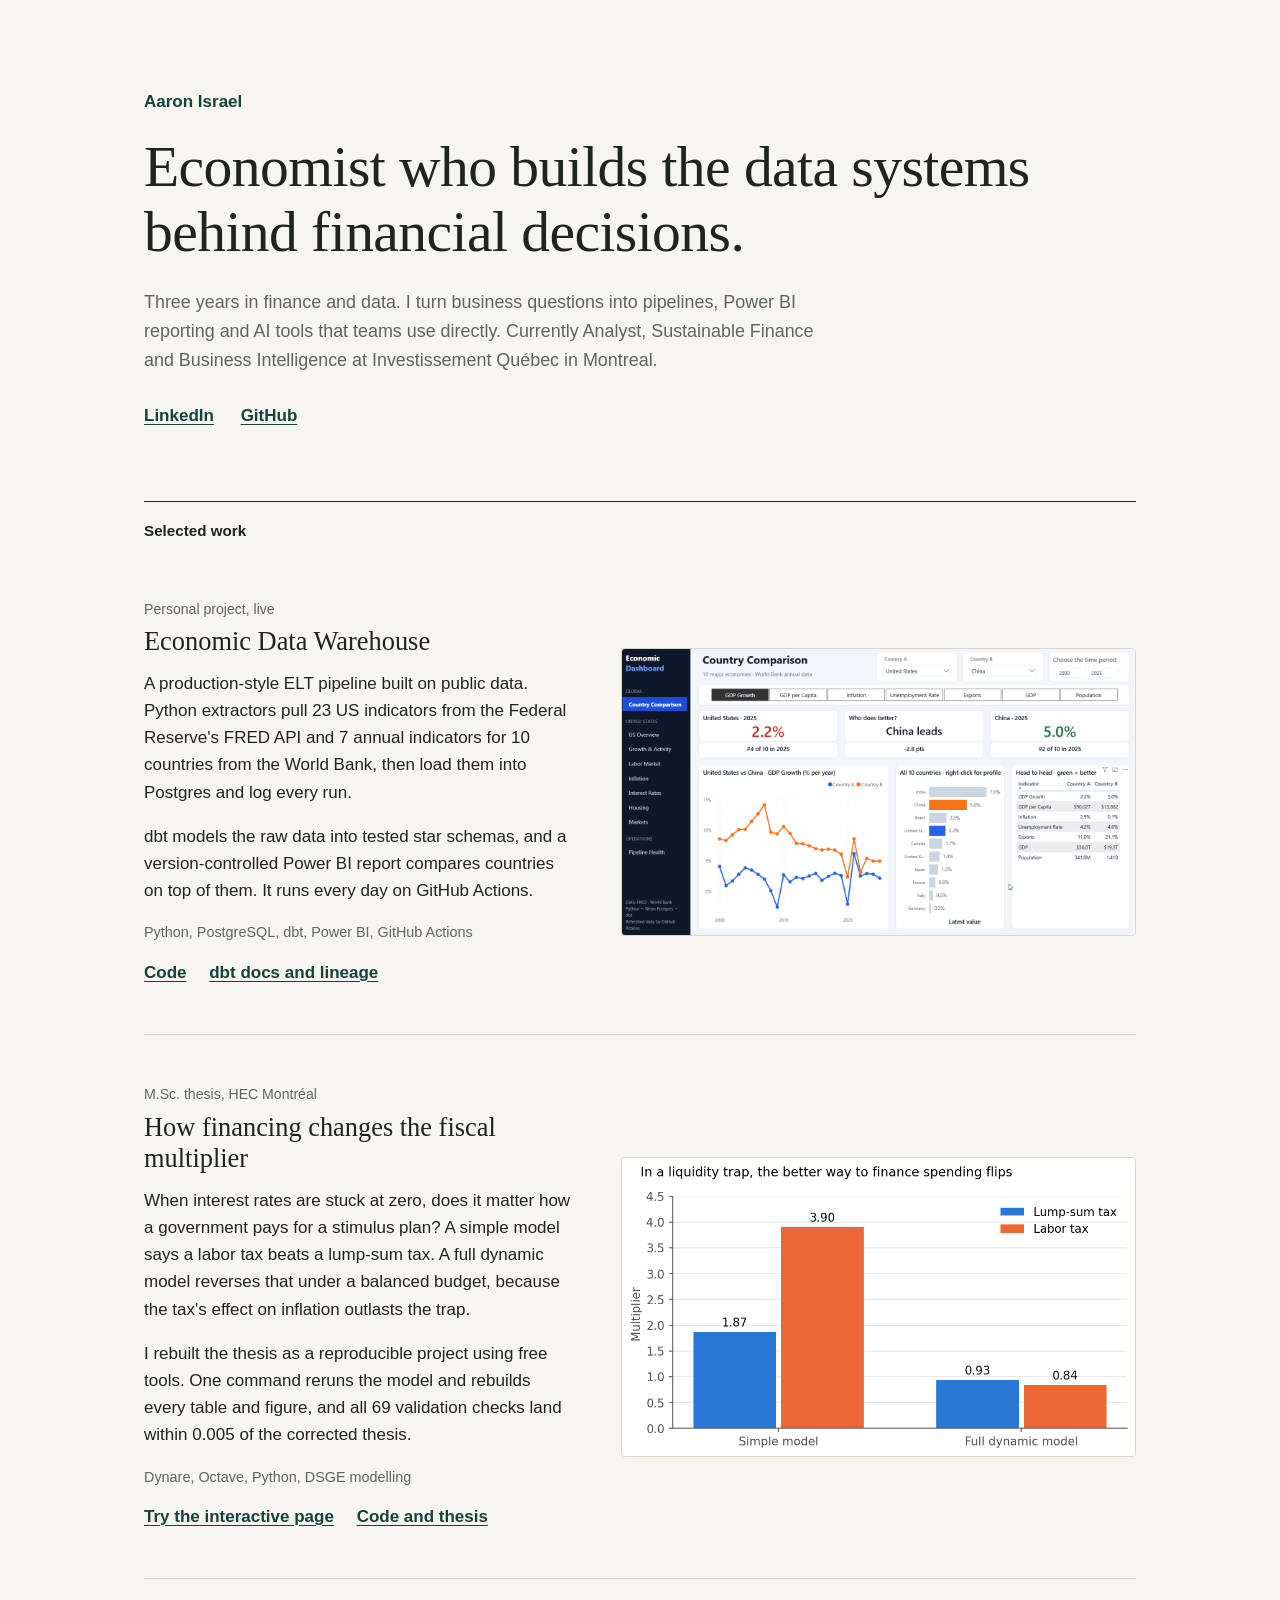
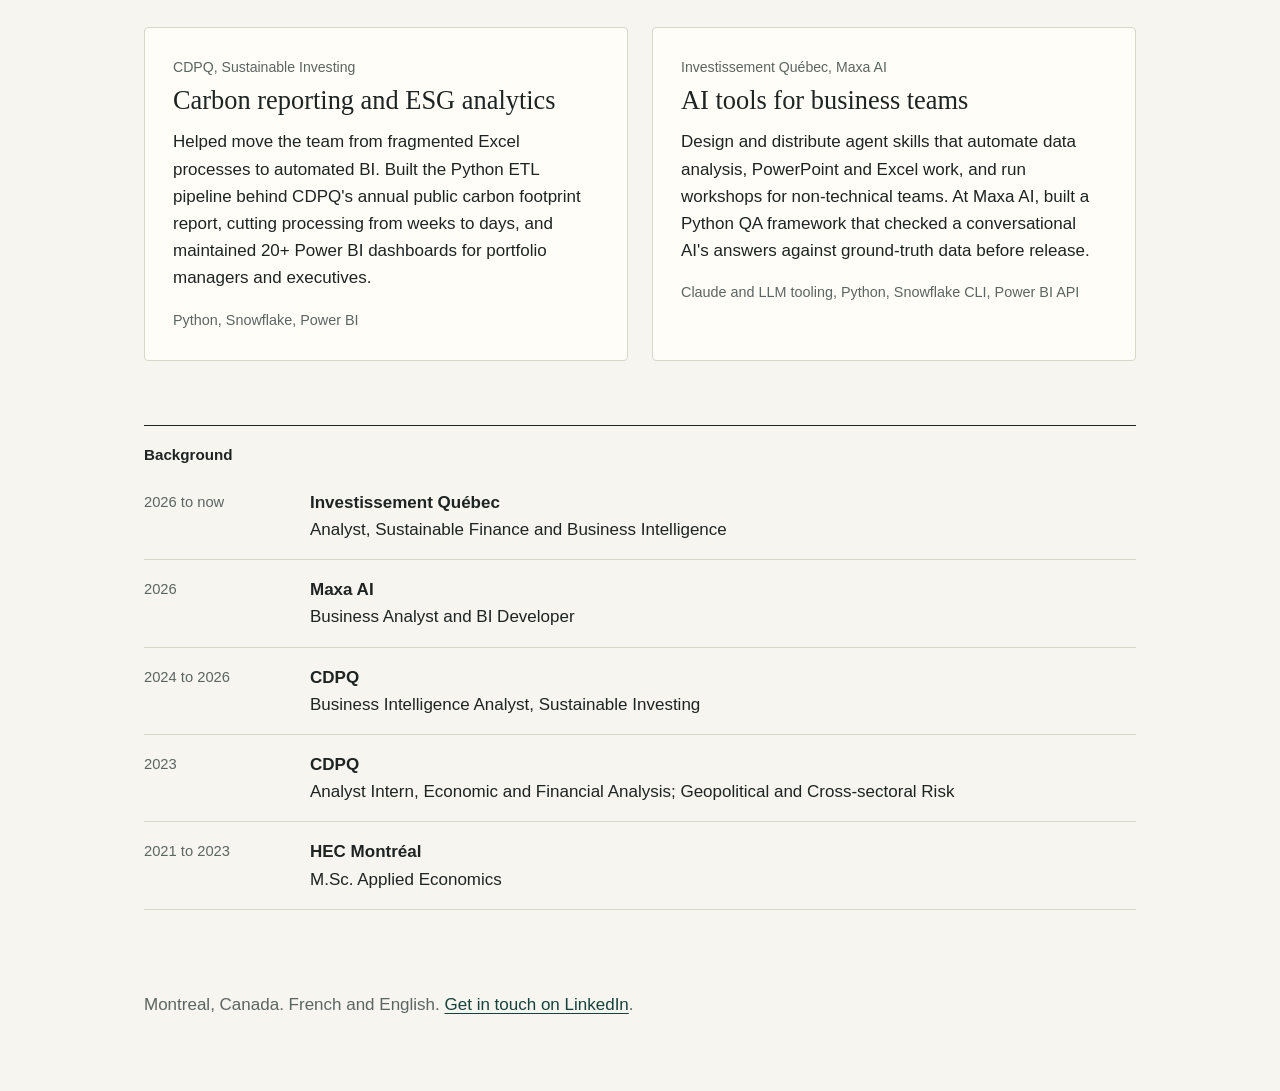
==== index.html @ 147710df "Add portfolio site Co-Authored-By: Claude Opus 5.5 <noreply@anthropic.com>" ====
<!DOCTYPE html>
<html lang="en">
<head>
<meta charset="utf-8">
<meta name="viewport" content="width=device-width, initial-scale=1">
<title>Aaron Israel | Sustainable finance, BI and data</title>
<meta name="description" content="Economist working in sustainable finance and business intelligence in Montreal. Data pipelines, Power BI reporting and AI tools.">
<link rel="icon" href="favicon.svg" type="image/svg+xml">
<link rel="stylesheet" href="style.css">
</head>
<body>
<header class="hero wrap">
  <p class="eyebrow">Aaron Israel</p>
  <h1>Economist who builds the data systems behind financial decisions.</h1>
  <p class="lede">Three years in finance and data. I turn business questions into pipelines, Power BI reporting and AI tools that teams use directly. Currently Analyst, Sustainable Finance and Business Intelligence at Investissement Québec in Montreal.</p>
  <nav class="links" aria-label="Contact">
    <a href="https://www.linkedin.com/in/aaron-israel-89758313b">LinkedIn</a>
    <a href="https://github.com/Aaron-analogical">GitHub</a>
  </nav>
</header>

<main>
  <section class="wrap" aria-labelledby="work">
    <h2 id="work">Selected work</h2>

    <article class="project">
      <div class="project-text">
        <p class="kind">Personal project, live</p>
        <h3>Economic Data Warehouse</h3>
        <p>A production-style ELT pipeline built on public data. Python extractors pull 23 US indicators from the Federal Reserve's FRED API and 7 annual indicators for 10 countries from the World Bank, then load them into Postgres and log every run.</p>
        <p>dbt models the raw data into tested star schemas, and a version-controlled Power BI report compares countries on top of them. It runs every day on GitHub Actions.</p>
        <p class="stack">Python, PostgreSQL, dbt, Power BI, GitHub Actions</p>
        <p class="actions"><a href="https://github.com/Aaron-analogical/economic-dashboard">Code</a> <a href="https://aaron-analogical.github.io/economic-dashboard/">dbt docs and lineage</a></p>
      </div>
      <figure>
        <img src="img/dashboard-demo.gif" alt="Power BI country comparison report: choosing two countries and an indicator updates the cards, trend and ranking." loading="lazy" width="1428" height="796">
      </figure>
    </article>

    <article class="project">
      <div class="project-text">
        <p class="kind">M.Sc. thesis, HEC Montréal</p>
        <h3>How financing changes the fiscal multiplier</h3>
        <p>When interest rates are stuck at zero, does it matter how a government pays for a stimulus plan? A simple model says a labor tax beats a lump-sum tax. A full dynamic model reverses that under a balanced budget, because the tax's effect on inflation outlasts the trap.</p>
        <p>I rebuilt the thesis as a reproducible project using free tools. One command reruns the model and rebuilds every table and figure, and all 69 validation checks land within 0.005 of the corrected thesis.</p>
        <p class="stack">Dynare, Octave, Python, DSGE modelling</p>
        <p class="actions"><a href="https://aaron-analogical.github.io/fiscal-multiplier-liquidity-trap/">Try the interactive page</a> <a href="https://github.com/Aaron-analogical/fiscal-multiplier-liquidity-trap">Code and thesis</a></p>
      </div>
      <figure>
        <img src="img/multiplier-headline.png" alt="Chart comparing lump-sum and labor tax multipliers in a liquidity trap: the better option flips between the simple and the full model." loading="lazy">
      </figure>
    </article>

    <div class="pair">
      <article class="note">
        <p class="kind">CDPQ, Sustainable Investing</p>
        <h3>Carbon reporting and ESG analytics</h3>
        <p>Helped move the team from fragmented Excel processes to automated BI. Built the Python ETL pipeline behind CDPQ's annual public carbon footprint report, cutting processing from weeks to days, and maintained 20+ Power BI dashboards for portfolio managers and executives.</p>
        <p class="stack">Python, Snowflake, Power BI</p>
      </article>
      <article class="note">
        <p class="kind">Investissement Québec, Maxa AI</p>
        <h3>AI tools for business teams</h3>
        <p>Design and distribute agent skills that automate data analysis, PowerPoint and Excel work, and run workshops for non-technical teams. At Maxa AI, built a Python QA framework that checked a conversational AI's answers against ground-truth data before release.</p>
        <p class="stack">Claude and LLM tooling, Python, Snowflake CLI, Power BI API</p>
      </article>
    </div>
  </section>

  <section class="wrap" aria-labelledby="path">
    <h2 id="path">Background</h2>
    <ol class="timeline">
      <li><span>2026 to now</span><div><strong>Investissement Québec</strong><br>Analyst, Sustainable Finance and Business Intelligence</div></li>
      <li><span>2026</span><div><strong>Maxa AI</strong><br>Business Analyst and BI Developer</div></li>
      <li><span>2024 to 2026</span><div><strong>CDPQ</strong><br>Business Intelligence Analyst, Sustainable Investing</div></li>
      <li><span>2023</span><div><strong>CDPQ</strong><br>Analyst Intern, Economic and Financial Analysis; Geopolitical and Cross-sectoral Risk</div></li>
      <li><span>2021 to 2023</span><div><strong>HEC Montréal</strong><br>M.Sc. Applied Economics</div></li>
    </ol>
  </section>
</main>

<footer class="wrap">
  <p>Montreal, Canada. French and English. <a href="https://www.linkedin.com/in/aaron-israel-89758313b">Get in touch on LinkedIn</a>.</p>
</footer>
</body>
</html>
---- style.css ----
:root {
  --paper: #f7f5ef;
  --ink: #1d2422;
  --muted: #5b6562;
  --line: #d9d5c9;
  --accent: #16423c;
  --card: #fffdf8;
  --serif: Georgia, "Times New Roman", serif;
  --sans: "Segoe UI", -apple-system, BlinkMacSystemFont, Roboto, "Helvetica Neue", Arial, sans-serif;
}

* { box-sizing: border-box; }

html { -webkit-text-size-adjust: 100%; }

body {
  margin: 0;
  background: var(--paper);
  color: var(--ink);
  font: 17px/1.6 var(--sans);
}

.wrap {
  max-width: 1040px;
  margin: 0 auto;
  padding: 0 24px;
}

a {
  color: var(--accent);
  text-underline-offset: 3px;
}

a:hover { text-decoration-thickness: 2px; }

a:focus-visible {
  outline: 2px solid var(--accent);
  outline-offset: 3px;
}

/* Hero */
.hero { padding-top: 88px; padding-bottom: 72px; }

.eyebrow {
  margin: 0 0 20px;
  font-weight: 600;
  color: var(--accent);
}

h1 {
  max-width: 17em;
  margin: 0 0 24px;
  font: 400 clamp(2.2rem, 5.4vw, 3.6rem)/1.12 var(--serif);
  letter-spacing: -0.01em;
}

.lede {
  max-width: 38em;
  margin: 0 0 28px;
  font-size: 1.12rem;
  color: var(--muted);
}

.links a { margin-right: 22px; font-weight: 600; }

/* Sections */
section.wrap { padding-bottom: 64px; }

h2 {
  margin: 0 0 8px;
  padding-top: 18px;
  border-top: 1px solid var(--ink);
  font: 600 0.95rem/1.4 var(--sans);
}

h3 {
  margin: 0 0 12px;
  font: 400 1.65rem/1.2 var(--serif);
}

.kind {
  margin: 0 0 6px;
  font-size: 0.88rem;
  color: var(--muted);
}

.stack {
  font-size: 0.9rem;
  color: var(--muted);
}

.actions a { margin-right: 18px; font-weight: 600; white-space: nowrap; }

/* Projects */
.project {
  display: grid;
  grid-template-columns: 5fr 6fr;
  gap: 48px;
  align-items: center;
  padding: 48px 0;
  border-bottom: 1px solid var(--line);
}

.project p { margin-top: 0; }

.project .actions { margin-bottom: 0; }

figure { margin: 0; }

figure img {
  display: block;
  width: 100%;
  height: auto;
  border: 1px solid var(--line);
  border-radius: 4px;
  background: #fff;
}

/* Experience notes */
.pair {
  display: grid;
  grid-template-columns: 1fr 1fr;
  gap: 24px;
  padding-top: 48px;
}

.note {
  padding: 28px;
  background: var(--card);
  border: 1px solid var(--line);
  border-radius: 4px;
}

.note p { margin-top: 0; }

.note .stack { margin-bottom: 0; }

/* Timeline */
.timeline {
  margin: 0;
  padding: 0;
  list-style: none;
}

.timeline li {
  display: grid;
  grid-template-columns: 150px 1fr;
  gap: 16px;
  padding: 16px 0;
  border-bottom: 1px solid var(--line);
}

.timeline span { color: var(--muted); font-size: 0.92rem; padding-top: 2px; }

footer.wrap {
  padding-bottom: 56px;
  color: var(--muted);
}

@media (max-width: 800px) {
  .hero { padding-top: 56px; padding-bottom: 48px; }
  .project { grid-template-columns: 1fr; gap: 24px; padding: 36px 0; }
  .project figure { order: -1; }
  .pair { grid-template-columns: 1fr; padding-top: 36px; }
  .timeline li { grid-template-columns: 1fr; gap: 2px; }
}
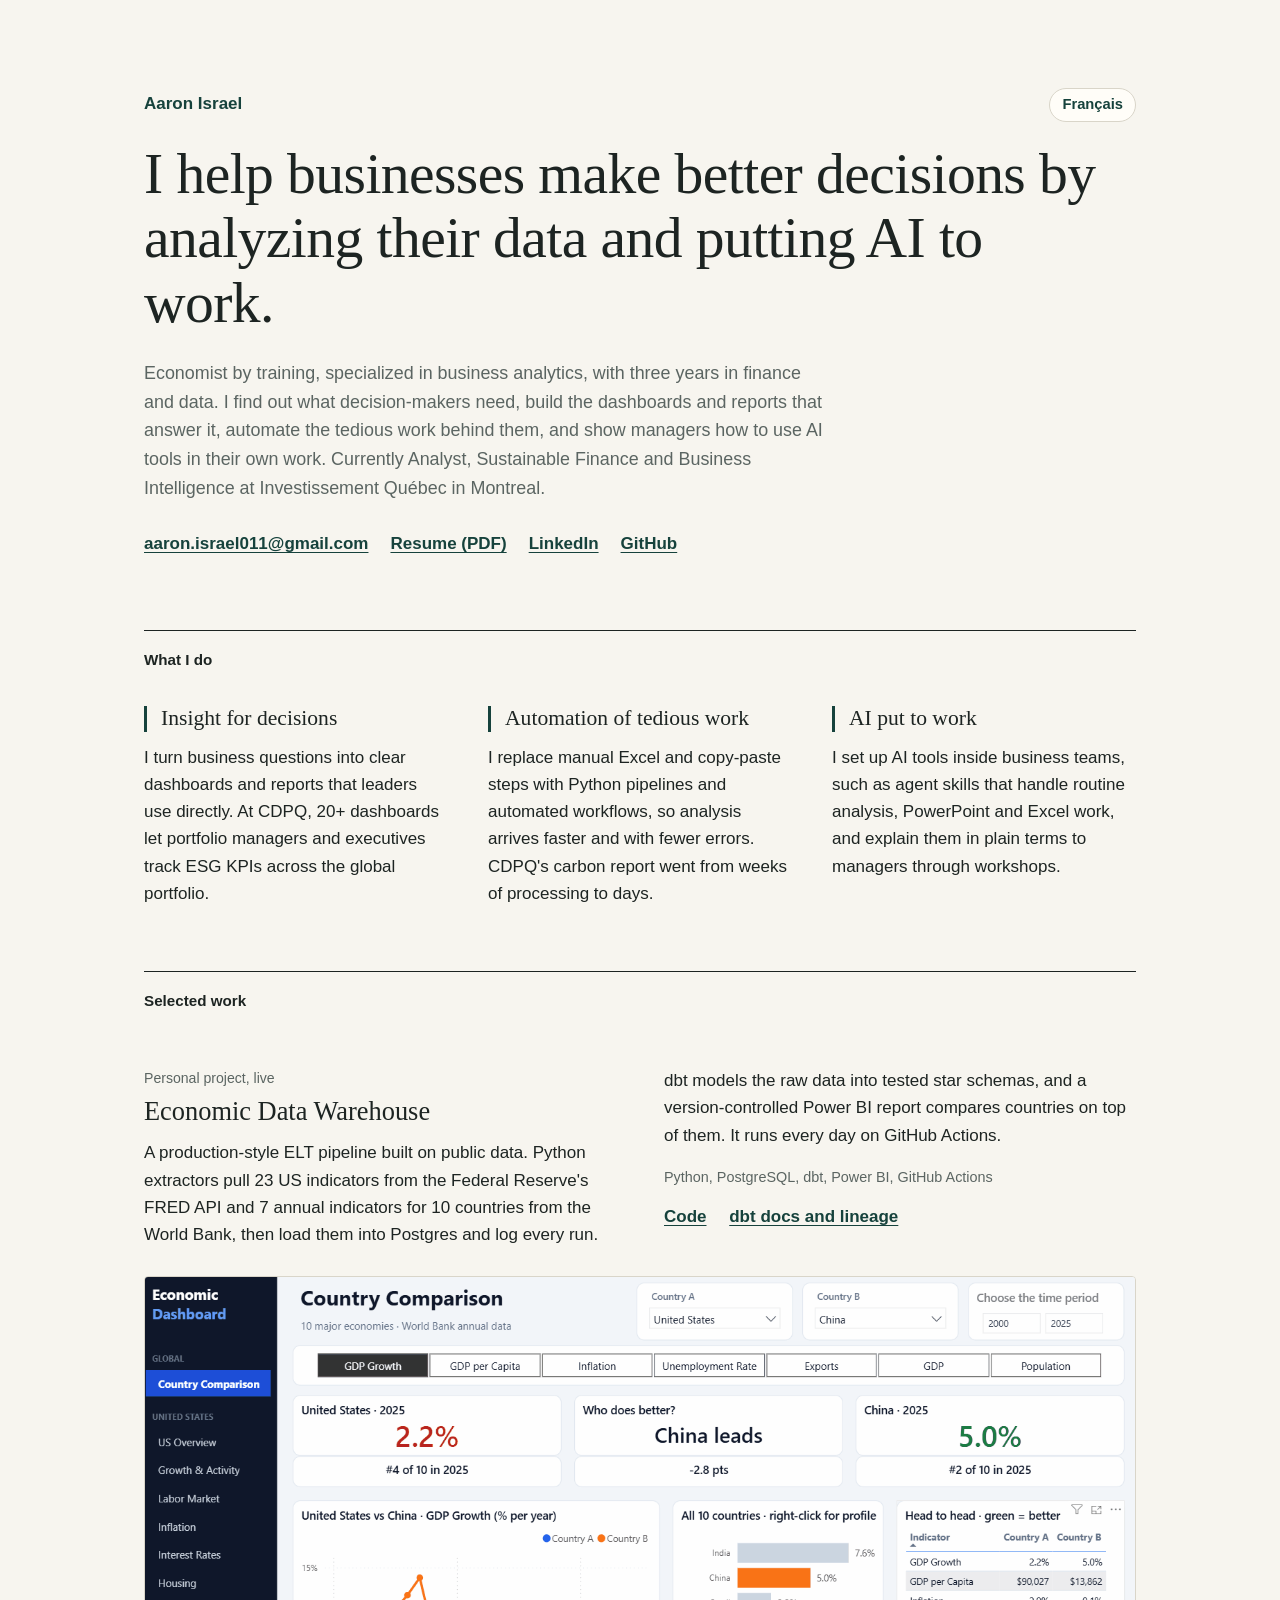
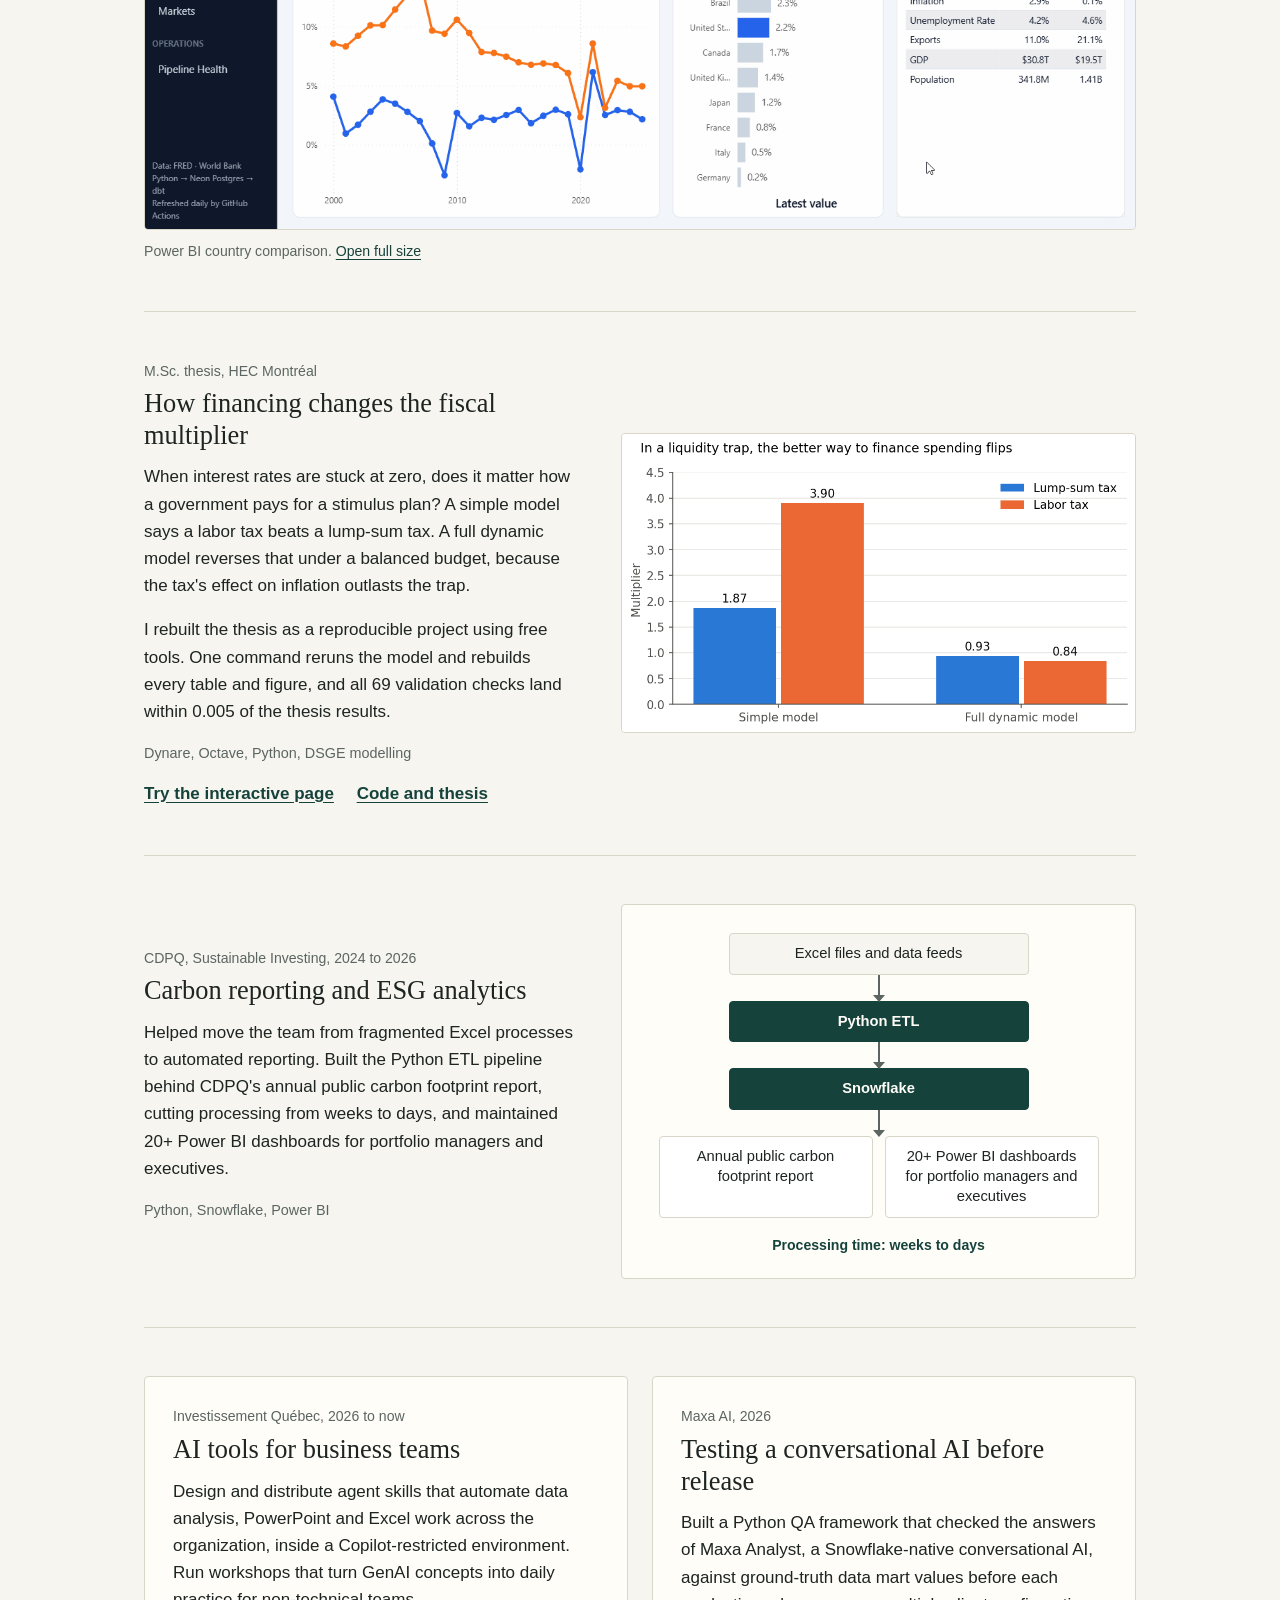
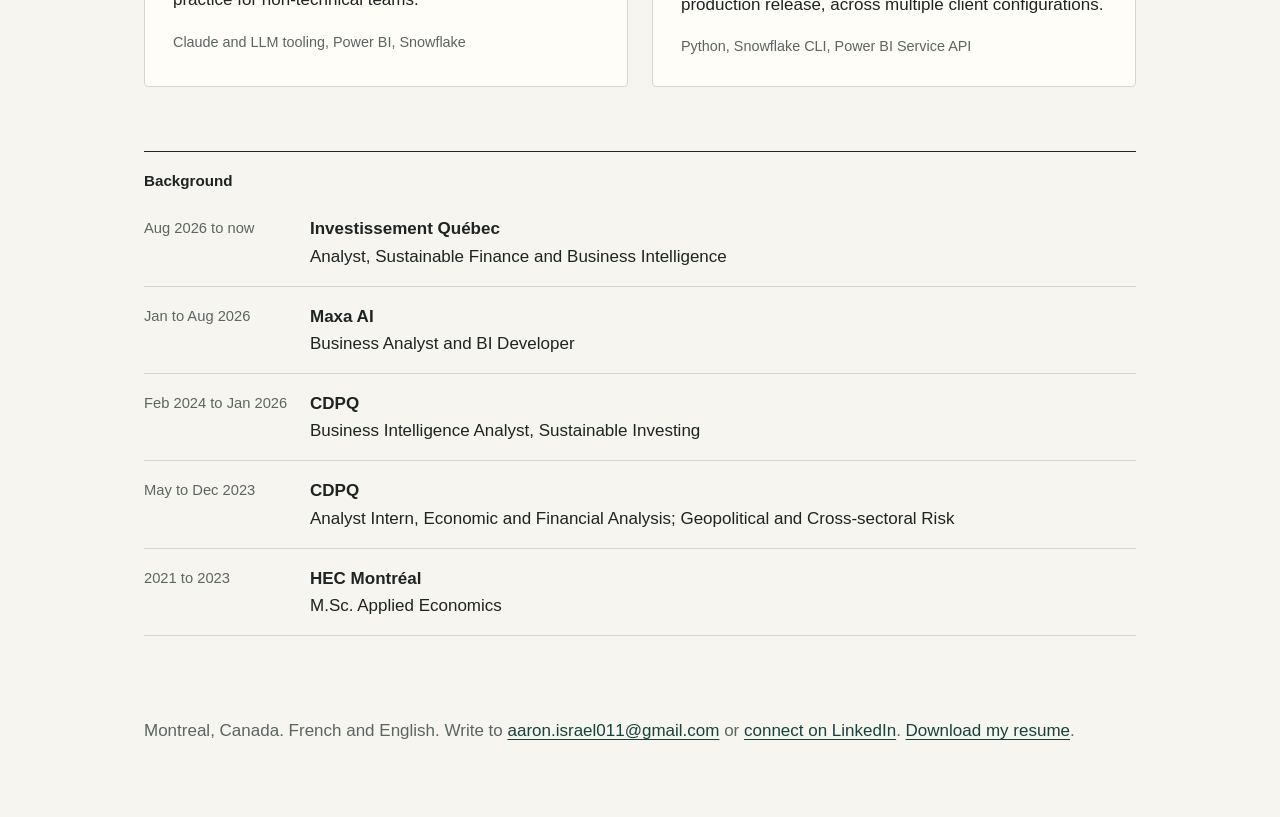
==== commit b69c8739: "Reposition site and apply portfolio feedback - New headline: better business decisions through data " ====
--- a/index.html
+++ b/index.html
@@ -3,37 +3,79 @@
 <head>
 <meta charset="utf-8">
 <meta name="viewport" content="width=device-width, initial-scale=1">
-<title>Aaron Israel | Sustainable finance, BI and data</title>
-<meta name="description" content="Economist working in sustainable finance and business intelligence in Montreal. Data pipelines, Power BI reporting and AI tools.">
+<title>Aaron Israel | Business intelligence, data and AI</title>
+<meta name="description" content="I help businesses make better decisions by analyzing their data and putting AI to work. Business analytics specialist and economist in Montreal.">
+<link rel="canonical" href="https://aaron-analogical.github.io/">
+<link rel="alternate" hreflang="en" href="https://aaron-analogical.github.io/">
+<link rel="alternate" hreflang="fr" href="https://aaron-analogical.github.io/fr/">
 <link rel="icon" href="favicon.svg" type="image/svg+xml">
+<link rel="apple-touch-icon" href="img/apple-touch-icon.png">
+<meta property="og:type" content="website">
+<meta property="og:url" content="https://aaron-analogical.github.io/">
+<meta property="og:title" content="Aaron Israel | Business intelligence, data and AI">
+<meta property="og:description" content="I help businesses make better decisions by analyzing their data and putting AI to work. Business analytics, automation and practical AI, in Montreal.">
+<meta property="og:image" content="https://aaron-analogical.github.io/img/og-image.png">
+<meta property="og:image:width" content="1200">
+<meta property="og:image:height" content="630">
+<meta property="og:locale" content="en_CA">
+<meta property="og:locale:alternate" content="fr_CA">
+<meta name="twitter:card" content="summary_large_image">
 <link rel="stylesheet" href="style.css">
 </head>
 <body>
 <header class="hero wrap">
-  <p class="eyebrow">Aaron Israel</p>
-  <h1>Economist who builds the data systems behind financial decisions.</h1>
-  <p class="lede">Three years in finance and data. I turn business questions into pipelines, Power BI reporting and AI tools that teams use directly. Currently Analyst, Sustainable Finance and Business Intelligence at Investissement Québec in Montreal.</p>
+  <div class="topline">
+    <p class="eyebrow">Aaron Israel</p>
+    <a class="lang" href="fr/" hreflang="fr" lang="fr">Français</a>
+  </div>
+  <h1>I help businesses make better decisions by analyzing their data and putting AI to work.</h1>
+  <p class="lede">Economist by training, specialized in business analytics, with three years in finance and data. I find out what decision-makers need, build the dashboards and reports that answer it, automate the tedious work behind them, and show managers how to use AI tools in their own work. Currently Analyst, Sustainable Finance and Business Intelligence at Investissement Québec in Montreal.</p>
   <nav class="links" aria-label="Contact">
+    <a href="mailto:aaron.israel011@gmail.com">aaron.israel011@gmail.com</a>
+    <a href="cv/Aaron_Israel_Resume.pdf">Resume (PDF)</a>
     <a href="https://www.linkedin.com/in/aaron-israel-89758313b">LinkedIn</a>
     <a href="https://github.com/Aaron-analogical">GitHub</a>
   </nav>
 </header>
 
 <main>
+  <section class="wrap" aria-labelledby="offer">
+    <h2 id="offer">What I do</h2>
+    <div class="pillars">
+      <div class="pillar">
+        <h3>Insight for decisions</h3>
+        <p>I turn business questions into clear dashboards and reports that leaders use directly. At CDPQ, 20+ dashboards let portfolio managers and executives track ESG KPIs across the global portfolio.</p>
+      </div>
+      <div class="pillar">
+        <h3>Automation of tedious work</h3>
+        <p>I replace manual Excel and copy-paste steps with Python pipelines and automated workflows, so analysis arrives faster and with fewer errors. CDPQ's carbon report went from weeks of processing to days.</p>
+      </div>
+      <div class="pillar">
+        <h3>AI put to work</h3>
+        <p>I set up AI tools inside business teams, such as agent skills that handle routine analysis, PowerPoint and Excel work, and explain them in plain terms to managers through workshops.</p>
+      </div>
+    </div>
+  </section>
+
   <section class="wrap" aria-labelledby="work">
     <h2 id="work">Selected work</h2>
 
-    <article class="project">
+    <article class="project wide">
       <div class="project-text">
-        <p class="kind">Personal project, live</p>
-        <h3>Economic Data Warehouse</h3>
-        <p>A production-style ELT pipeline built on public data. Python extractors pull 23 US indicators from the Federal Reserve's FRED API and 7 annual indicators for 10 countries from the World Bank, then load them into Postgres and log every run.</p>
-        <p>dbt models the raw data into tested star schemas, and a version-controlled Power BI report compares countries on top of them. It runs every day on GitHub Actions.</p>
-        <p class="stack">Python, PostgreSQL, dbt, Power BI, GitHub Actions</p>
-        <p class="actions"><a href="https://github.com/Aaron-analogical/economic-dashboard">Code</a> <a href="https://aaron-analogical.github.io/economic-dashboard/">dbt docs and lineage</a></p>
+        <div>
+          <p class="kind">Personal project, live</p>
+          <h3>Economic Data Warehouse</h3>
+          <p>A production-style ELT pipeline built on public data. Python extractors pull 23 US indicators from the Federal Reserve's FRED API and 7 annual indicators for 10 countries from the World Bank, then load them into Postgres and log every run.</p>
+        </div>
+        <div>
+          <p>dbt models the raw data into tested star schemas, and a version-controlled Power BI report compares countries on top of them. It runs every day on GitHub Actions.</p>
+          <p class="stack">Python, PostgreSQL, dbt, Power BI, GitHub Actions</p>
+          <p class="actions"><a href="https://github.com/Aaron-analogical/economic-dashboard">Code</a> <a href="https://aaron-analogical.github.io/economic-dashboard/">dbt docs and lineage</a></p>
+        </div>
       </div>
       <figure>
-        <img src="img/dashboard-demo.gif" alt="Power BI country comparison report: choosing two countries and an indicator updates the cards, trend and ranking." loading="lazy" width="1428" height="796">
+        <a href="img/dashboard-demo.gif" class="zoom"><img src="img/dashboard-demo.gif" alt="Power BI country comparison report: choosing two countries and an indicator updates the cards, trend and ranking." loading="lazy" width="1428" height="796"></a>
+        <figcaption>Power BI country comparison. <a href="img/dashboard-demo.gif">Open full size</a></figcaption>
       </figure>
     </article>
 
@@ -42,7 +84,7 @@
         <p class="kind">M.Sc. thesis, HEC Montréal</p>
         <h3>How financing changes the fiscal multiplier</h3>
         <p>When interest rates are stuck at zero, does it matter how a government pays for a stimulus plan? A simple model says a labor tax beats a lump-sum tax. A full dynamic model reverses that under a balanced budget, because the tax's effect on inflation outlasts the trap.</p>
-        <p>I rebuilt the thesis as a reproducible project using free tools. One command reruns the model and rebuilds every table and figure, and all 69 validation checks land within 0.005 of the corrected thesis.</p>
+        <p>I rebuilt the thesis as a reproducible project using free tools. One command reruns the model and rebuilds every table and figure, and all 69 validation checks land within 0.005 of the thesis results.</p>
         <p class="stack">Dynare, Octave, Python, DSGE modelling</p>
         <p class="actions"><a href="https://aaron-analogical.github.io/fiscal-multiplier-liquidity-trap/">Try the interactive page</a> <a href="https://github.com/Aaron-analogical/fiscal-multiplier-liquidity-trap">Code and thesis</a></p>
       </div>
@@ -51,18 +93,40 @@
       </figure>
     </article>
 
+    <article class="project">
+      <div class="project-text">
+        <p class="kind">CDPQ, Sustainable Investing, 2024 to 2026</p>
+        <h3>Carbon reporting and ESG analytics</h3>
+        <p>Helped move the team from fragmented Excel processes to automated reporting. Built the Python ETL pipeline behind CDPQ's annual public carbon footprint report, cutting processing from weeks to days, and maintained 20+ Power BI dashboards for portfolio managers and executives.</p>
+        <p class="stack">Python, Snowflake, Power BI</p>
+      </div>
+      <figure class="flow" aria-label="Diagram: Excel files and data feeds go through a Python ETL into Snowflake, which feeds the annual carbon footprint report and 20+ Power BI dashboards.">
+        <div class="step">Excel files and data feeds</div>
+        <div class="arrow" aria-hidden="true"></div>
+        <div class="step strong">Python ETL</div>
+        <div class="arrow" aria-hidden="true"></div>
+        <div class="step strong">Snowflake</div>
+        <div class="arrow split" aria-hidden="true"></div>
+        <div class="outputs">
+          <div class="step out">Annual public carbon footprint report</div>
+          <div class="step out">20+ Power BI dashboards for portfolio managers and executives</div>
+        </div>
+        <figcaption>Processing time: weeks to days</figcaption>
+      </figure>
+    </article>
+
     <div class="pair">
       <article class="note">
-        <p class="kind">CDPQ, Sustainable Investing</p>
-        <h3>Carbon reporting and ESG analytics</h3>
-        <p>Helped move the team from fragmented Excel processes to automated BI. Built the Python ETL pipeline behind CDPQ's annual public carbon footprint report, cutting processing from weeks to days, and maintained 20+ Power BI dashboards for portfolio managers and executives.</p>
-        <p class="stack">Python, Snowflake, Power BI</p>
+        <p class="kind">Investissement Québec, 2026 to now</p>
+        <h3>AI tools for business teams</h3>
+        <p>Design and distribute agent skills that automate data analysis, PowerPoint and Excel work across the organization, inside a Copilot-restricted environment. Run workshops that turn GenAI concepts into daily practice for non-technical teams.</p>
+        <p class="stack">Claude and LLM tooling, Power BI, Snowflake</p>
       </article>
       <article class="note">
-        <p class="kind">Investissement Québec, Maxa AI</p>
-        <h3>AI tools for business teams</h3>
-        <p>Design and distribute agent skills that automate data analysis, PowerPoint and Excel work, and run workshops for non-technical teams. At Maxa AI, built a Python QA framework that checked a conversational AI's answers against ground-truth data before release.</p>
-        <p class="stack">Claude and LLM tooling, Python, Snowflake CLI, Power BI API</p>
+        <p class="kind">Maxa AI, 2026</p>
+        <h3>Testing a conversational AI before release</h3>
+        <p>Built a Python QA framework that checked the answers of Maxa Analyst, a Snowflake-native conversational AI, against ground-truth data mart values before each production release, across multiple client configurations.</p>
+        <p class="stack">Python, Snowflake CLI, Power BI Service API</p>
       </article>
     </div>
   </section>
@@ -70,17 +134,17 @@
   <section class="wrap" aria-labelledby="path">
     <h2 id="path">Background</h2>
     <ol class="timeline">
-      <li><span>2026 to now</span><div><strong>Investissement Québec</strong><br>Analyst, Sustainable Finance and Business Intelligence</div></li>
-      <li><span>2026</span><div><strong>Maxa AI</strong><br>Business Analyst and BI Developer</div></li>
-      <li><span>2024 to 2026</span><div><strong>CDPQ</strong><br>Business Intelligence Analyst, Sustainable Investing</div></li>
-      <li><span>2023</span><div><strong>CDPQ</strong><br>Analyst Intern, Economic and Financial Analysis; Geopolitical and Cross-sectoral Risk</div></li>
+      <li><span>Aug 2026 to now</span><div><strong>Investissement Québec</strong><br>Analyst, Sustainable Finance and Business Intelligence</div></li>
+      <li><span>Jan to Aug 2026</span><div><strong>Maxa AI</strong><br>Business Analyst and BI Developer</div></li>
+      <li><span>Feb 2024 to Jan 2026</span><div><strong>CDPQ</strong><br>Business Intelligence Analyst, Sustainable Investing</div></li>
+      <li><span>May to Dec 2023</span><div><strong>CDPQ</strong><br>Analyst Intern, Economic and Financial Analysis; Geopolitical and Cross-sectoral Risk</div></li>
       <li><span>2021 to 2023</span><div><strong>HEC Montréal</strong><br>M.Sc. Applied Economics</div></li>
     </ol>
   </section>
 </main>
 
 <footer class="wrap">
-  <p>Montreal, Canada. French and English. <a href="https://www.linkedin.com/in/aaron-israel-89758313b">Get in touch on LinkedIn</a>.</p>
+  <p>Montreal, Canada. French and English. Write to <a href="mailto:aaron.israel011@gmail.com">aaron.israel011@gmail.com</a> or <a href="https://www.linkedin.com/in/aaron-israel-89758313b">connect on LinkedIn</a>. <a href="cv/Aaron_Israel_Resume.pdf">Download my resume</a>.</p>
 </footer>
 </body>
 </html>
--- a/style.css
+++ b/style.css
@@ -41,11 +41,31 @@
 /* Hero */
 .hero { padding-top: 88px; padding-bottom: 72px; }
 
+.topline {
+  display: flex;
+  justify-content: space-between;
+  align-items: baseline;
+  gap: 16px;
+  margin-bottom: 20px;
+}
+
 .eyebrow {
-  margin: 0 0 20px;
+  margin: 0;
   font-weight: 600;
   color: var(--accent);
 }
+
+.lang {
+  font-size: 0.92rem;
+  font-weight: 600;
+  padding: 4px 12px;
+  border: 1px solid var(--line);
+  border-radius: 999px;
+  text-decoration: none;
+  background: var(--card);
+}
+
+.lang:hover { border-color: var(--accent); }
 
 h1 {
   max-width: 17em;
@@ -61,7 +81,13 @@
   color: var(--muted);
 }
 
-.links a { margin-right: 22px; font-weight: 600; }
+.links {
+  display: flex;
+  flex-wrap: wrap;
+  gap: 8px 22px;
+}
+
+.links a { font-weight: 600; }
 
 /* Sections */
 section.wrap { padding-bottom: 64px; }
@@ -91,6 +117,22 @@
 
 .actions a { margin-right: 18px; font-weight: 600; white-space: nowrap; }
 
+/* What I do */
+.pillars {
+  display: grid;
+  grid-template-columns: repeat(3, 1fr);
+  gap: 40px;
+  padding-top: 28px;
+}
+
+.pillar h3 {
+  font-size: 1.35rem;
+  padding-left: 14px;
+  border-left: 3px solid var(--accent);
+}
+
+.pillar p { margin: 0; color: var(--ink); }
+
 /* Projects */
 .project {
   display: grid;
@@ -116,6 +158,91 @@
   background: #fff;
 }
 
+figcaption {
+  margin-top: 10px;
+  font-size: 0.88rem;
+  color: var(--muted);
+}
+
+/* Wide project: text above, full-width figure below */
+.project.wide {
+  grid-template-columns: 1fr;
+  gap: 28px;
+}
+
+.project.wide .project-text {
+  display: grid;
+  grid-template-columns: 1fr 1fr;
+  gap: 48px;
+}
+
+.project.wide .project-text p:last-child { margin-bottom: 0; }
+
+.zoom { display: block; cursor: zoom-in; }
+
+/* Pipeline diagram */
+.flow {
+  display: flex;
+  flex-direction: column;
+  align-items: center;
+  padding: 28px 24px 22px;
+  background: var(--card);
+  border: 1px solid var(--line);
+  border-radius: 4px;
+}
+
+.step {
+  width: 100%;
+  max-width: 300px;
+  padding: 10px 14px;
+  border: 1px solid var(--line);
+  border-radius: 4px;
+  background: var(--paper);
+  text-align: center;
+  font-size: 0.92rem;
+  line-height: 1.35;
+}
+
+.step.strong {
+  background: var(--accent);
+  border-color: var(--accent);
+  color: var(--card);
+  font-weight: 600;
+}
+
+.arrow {
+  position: relative;
+  width: 2px;
+  height: 26px;
+  background: var(--muted);
+}
+
+.arrow::after {
+  content: "";
+  position: absolute;
+  bottom: -1px;
+  left: -5px;
+  border: 6px solid transparent;
+  border-top: 7px solid var(--muted);
+  border-bottom: 0;
+}
+
+.outputs {
+  display: grid;
+  grid-template-columns: 1fr 1fr;
+  gap: 12px;
+  width: 100%;
+  max-width: 440px;
+}
+
+.step.out { max-width: none; background: #fff; }
+
+.flow figcaption {
+  margin-top: 16px;
+  font-weight: 600;
+  color: var(--accent);
+}
+
 /* Experience notes */
 .pair {
   display: grid;
@@ -161,6 +288,16 @@
   .hero { padding-top: 56px; padding-bottom: 48px; }
   .project { grid-template-columns: 1fr; gap: 24px; padding: 36px 0; }
   .project figure { order: -1; }
+  .pillars { grid-template-columns: 1fr; gap: 28px; }
+  .project.wide .project-text { grid-template-columns: 1fr; gap: 0; }
+  .project.wide .project-text > div:first-child p:last-child { margin-bottom: 1em; }
   .pair { grid-template-columns: 1fr; padding-top: 36px; }
   .timeline li { grid-template-columns: 1fr; gap: 2px; }
 }
+
+@media (max-width: 480px) {
+  .wrap { padding-left: 16px; padding-right: 16px; }
+  .note { padding: 22px 18px; }
+  .outputs { grid-template-columns: 1fr; }
+  .links a[href^="mailto"] { overflow-wrap: anywhere; }
+}
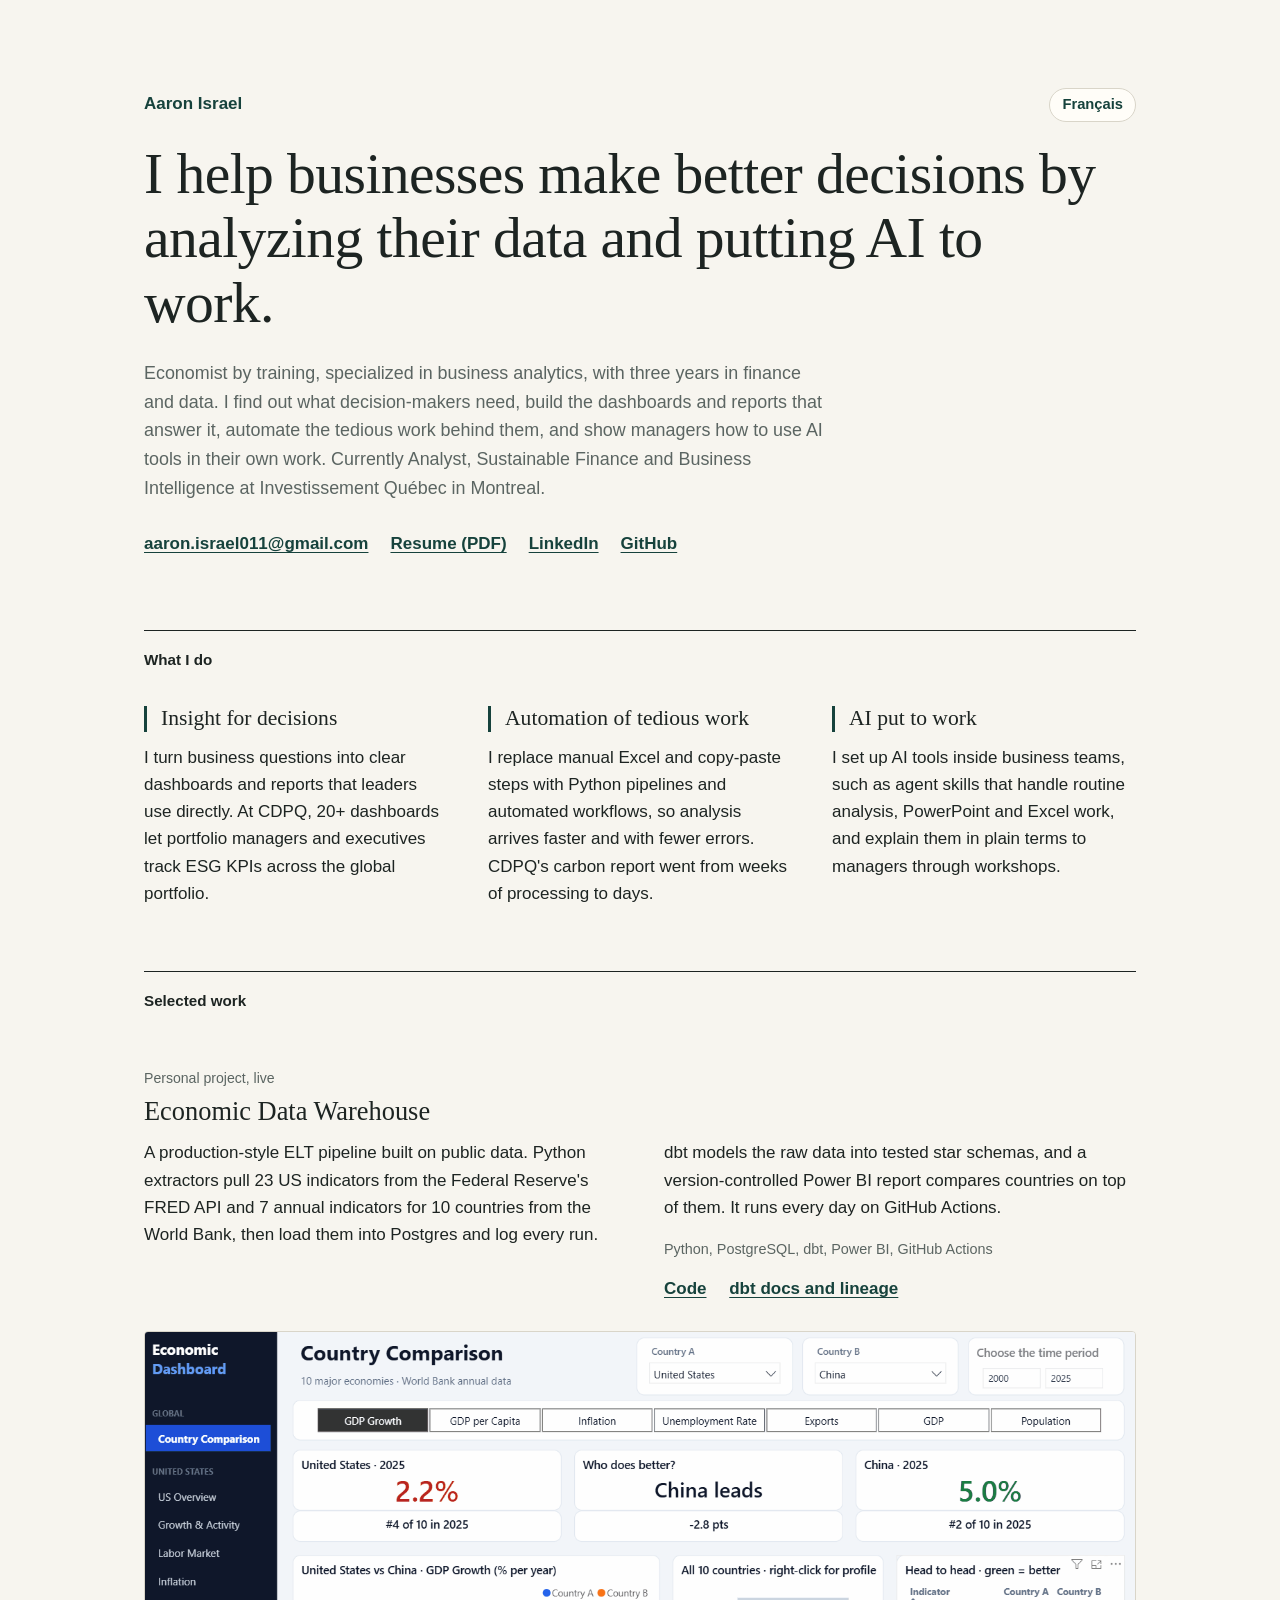
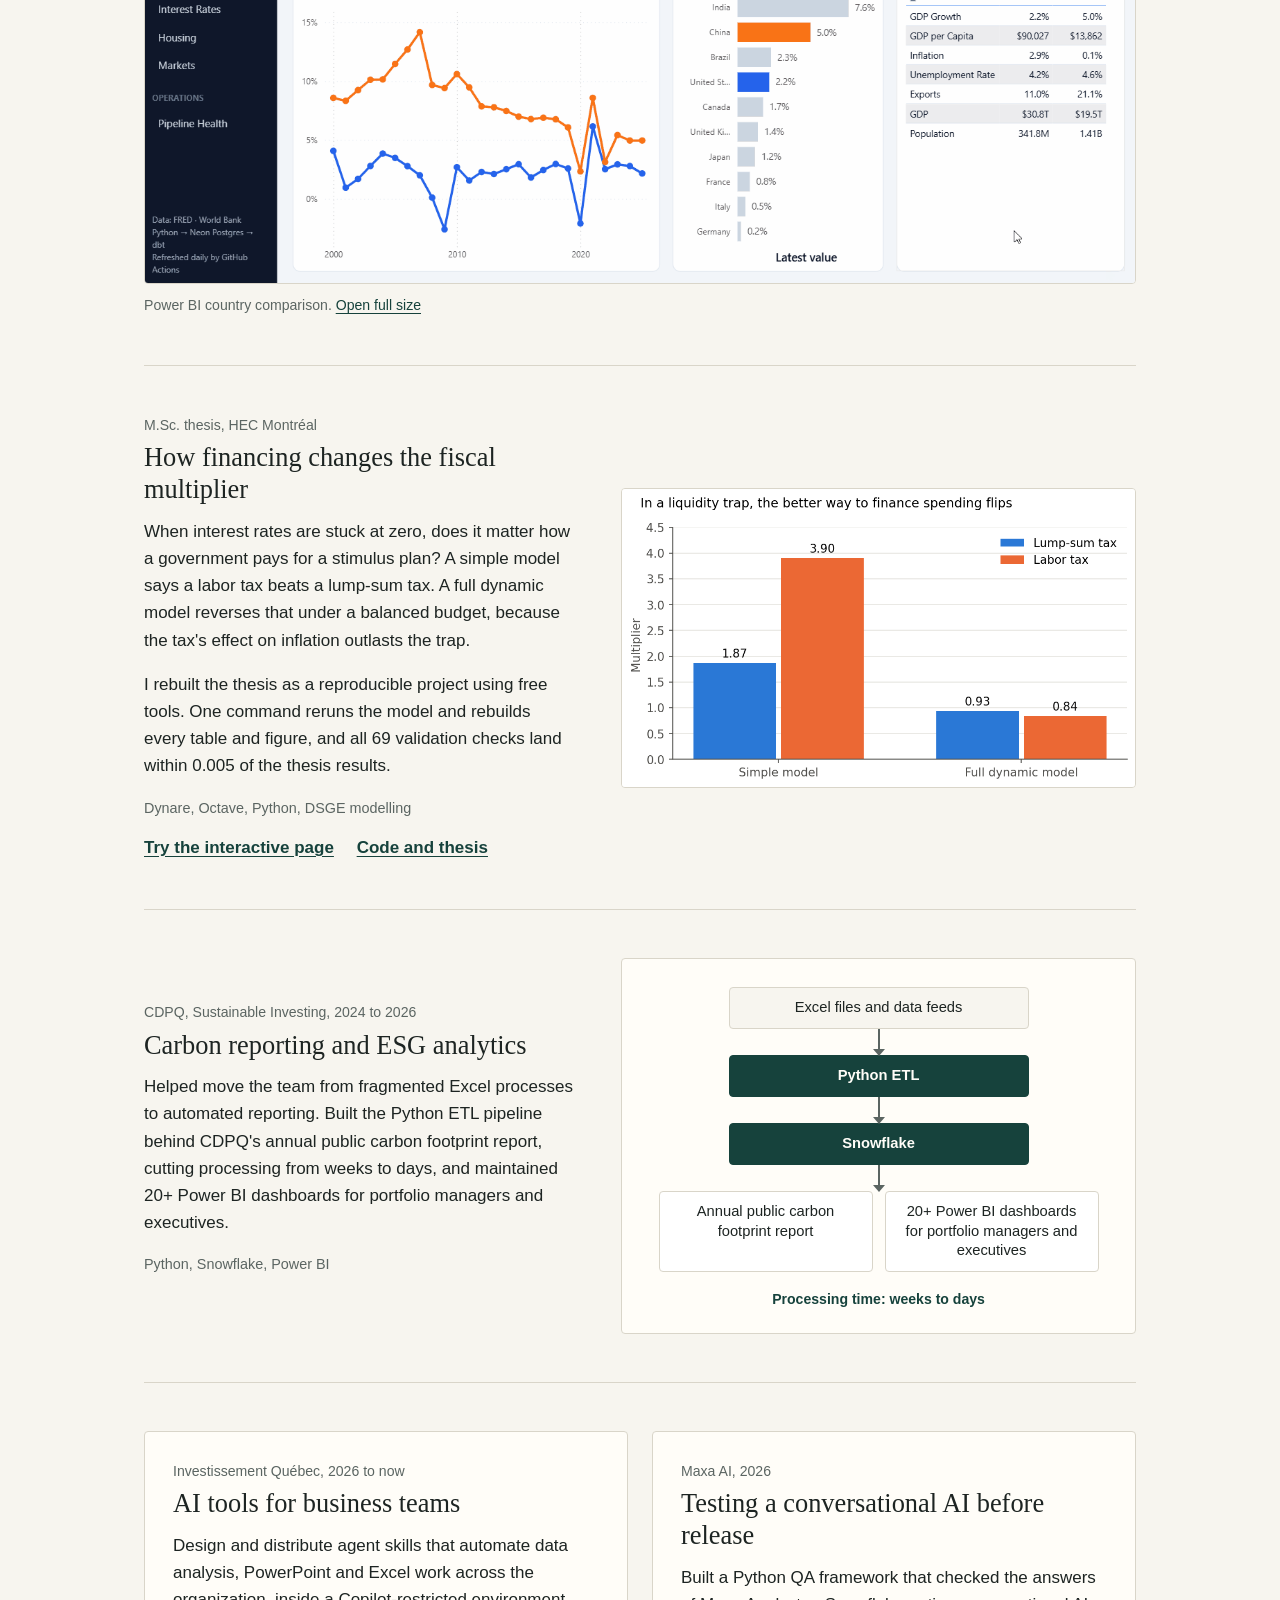
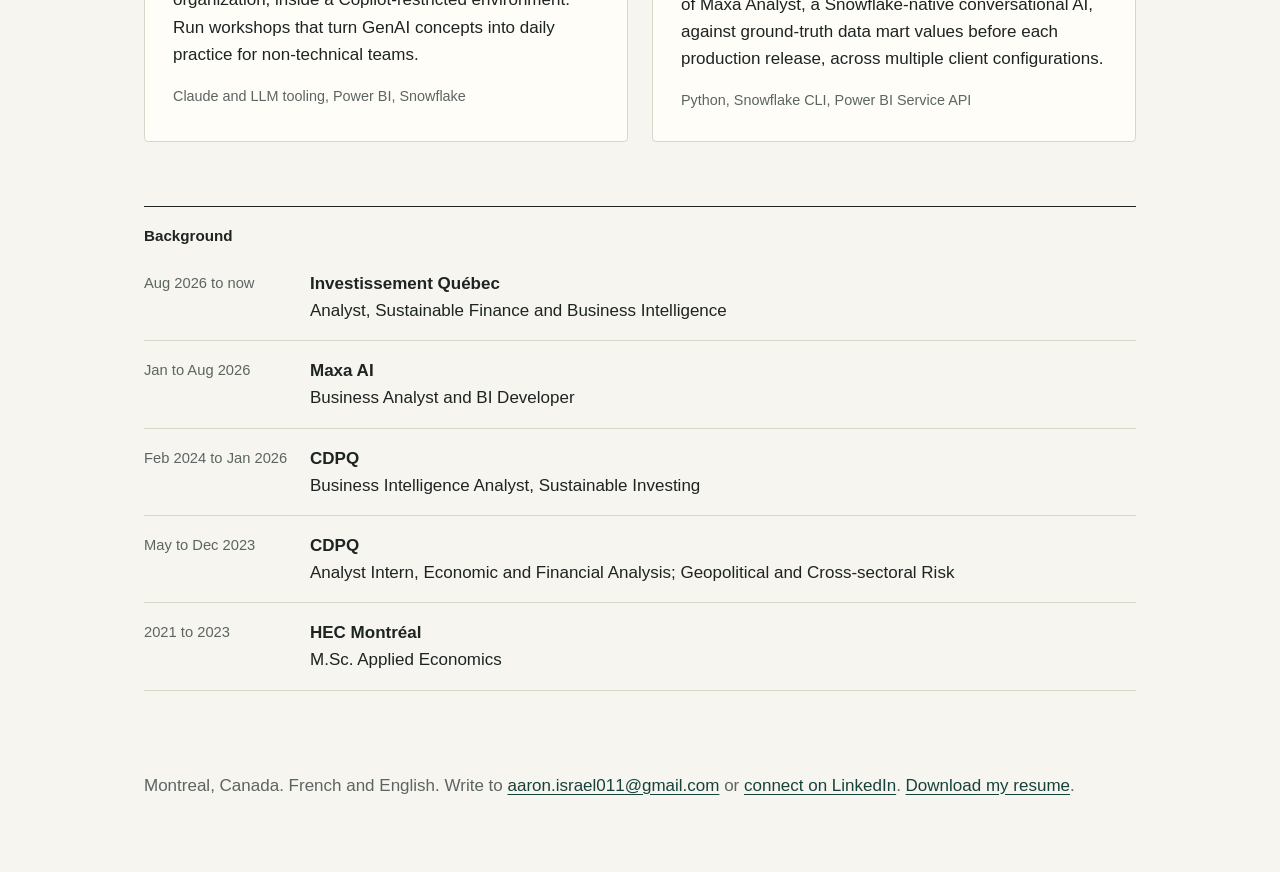
==== commit 49f68c78: "Align project card text columns under a shared title Co-Authored-By: Claude Opus 5.5 <noreply@anthro" ====
--- a/index.html
+++ b/index.html
@@ -62,9 +62,11 @@
 
     <article class="project wide">
       <div class="project-text">
-        <div>
+        <div class="project-head">
           <p class="kind">Personal project, live</p>
           <h3>Economic Data Warehouse</h3>
+        </div>
+        <div>
           <p>A production-style ELT pipeline built on public data. Python extractors pull 23 US indicators from the Federal Reserve's FRED API and 7 annual indicators for 10 countries from the World Bank, then load them into Postgres and log every run.</p>
         </div>
         <div>
--- a/style.css
+++ b/style.css
@@ -173,8 +173,10 @@
 .project.wide .project-text {
   display: grid;
   grid-template-columns: 1fr 1fr;
-  gap: 48px;
-}
+  gap: 0 48px;
+}
+
+.project.wide .project-head { grid-column: 1 / -1; }
 
 .project.wide .project-text p:last-child { margin-bottom: 0; }
 
@@ -290,7 +292,7 @@
   .project figure { order: -1; }
   .pillars { grid-template-columns: 1fr; gap: 28px; }
   .project.wide .project-text { grid-template-columns: 1fr; gap: 0; }
-  .project.wide .project-text > div:first-child p:last-child { margin-bottom: 1em; }
+  .project.wide .project-text > div:nth-child(2) p:last-child { margin-bottom: 1em; }
   .pair { grid-template-columns: 1fr; padding-top: 36px; }
   .timeline li { grid-template-columns: 1fr; gap: 2px; }
 }
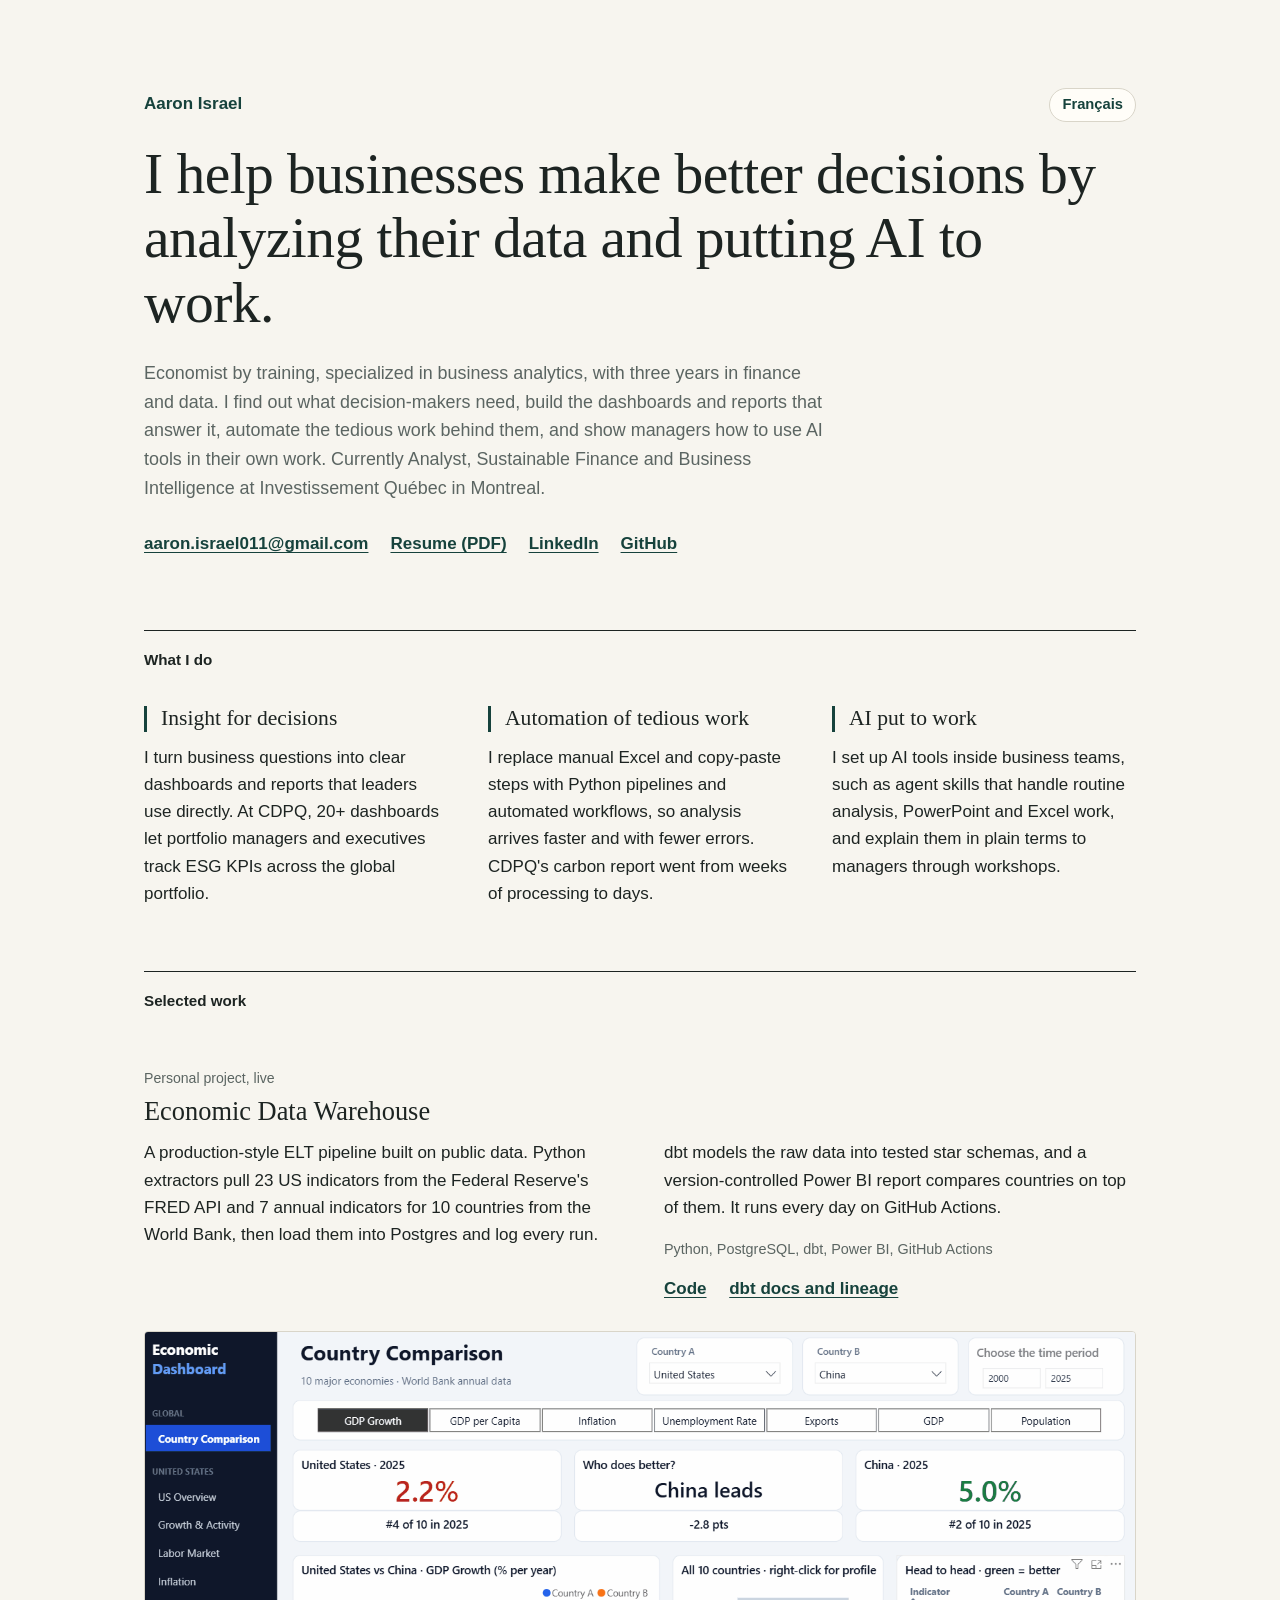
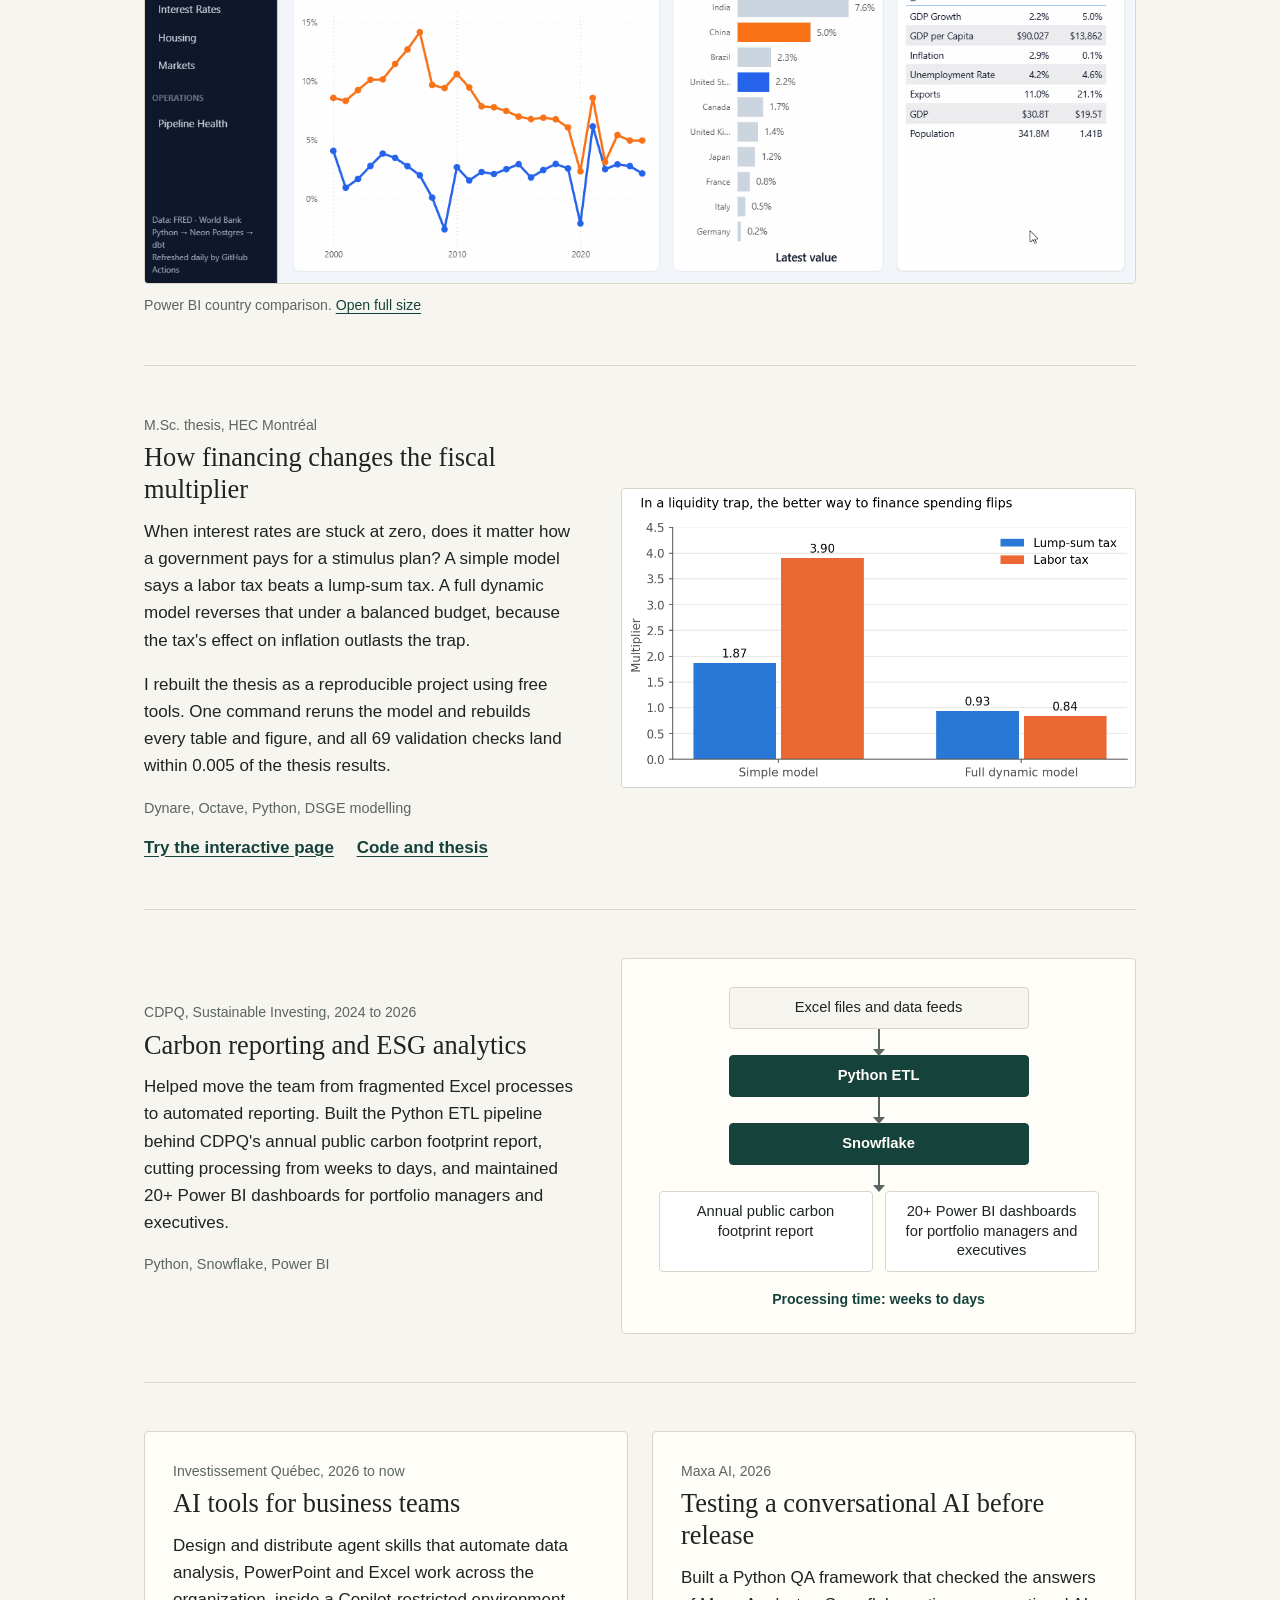
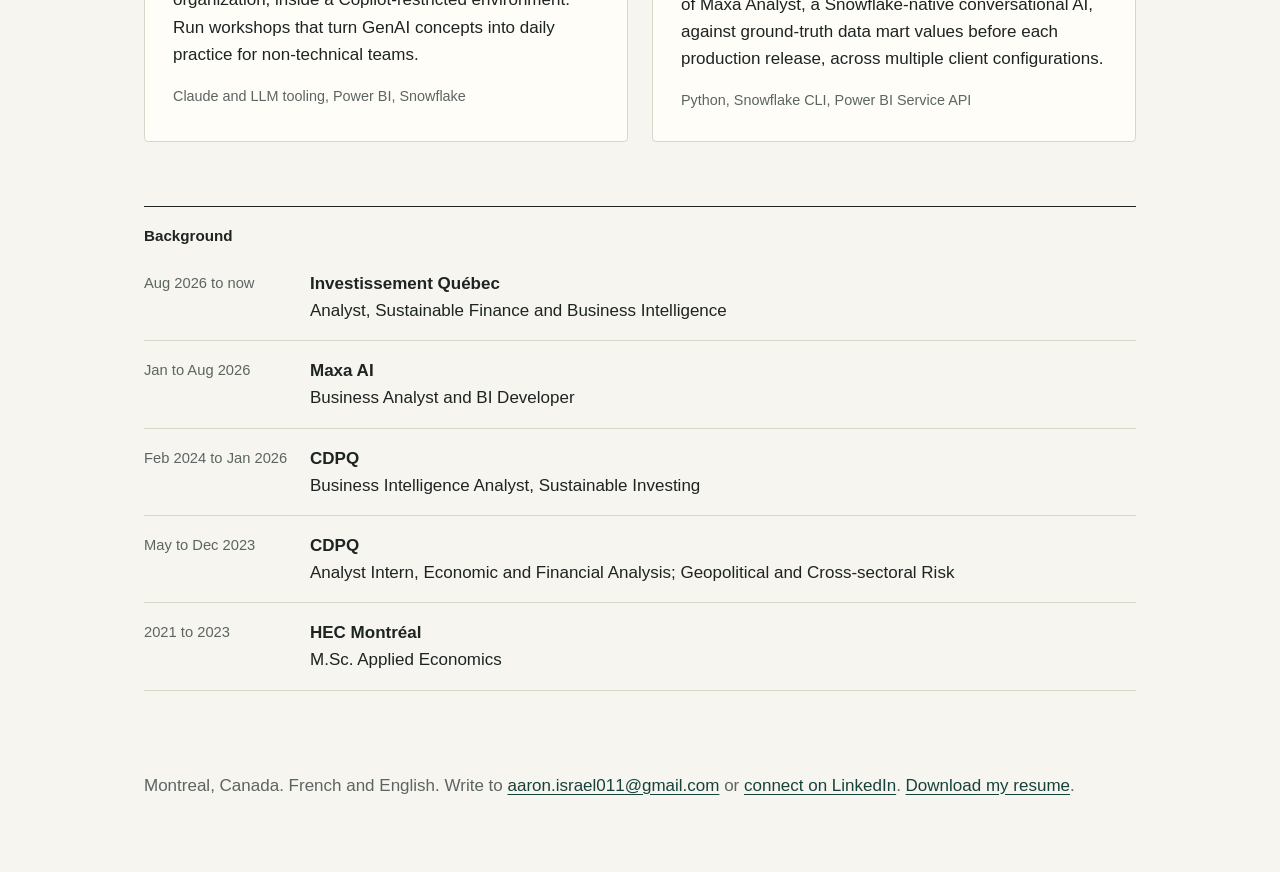
==== commit fb4cfa15: "Version stylesheet link so browsers fetch updated CSS Co-Authored-By: Claude Opus 5.5 <noreply@anthr" ====
--- a/index.html
+++ b/index.html
@@ -20,7 +20,7 @@
 <meta property="og:locale" content="en_CA">
 <meta property="og:locale:alternate" content="fr_CA">
 <meta name="twitter:card" content="summary_large_image">
-<link rel="stylesheet" href="style.css">
+<link rel="stylesheet" href="style.css?v=2">
 </head>
 <body>
 <header class="hero wrap">
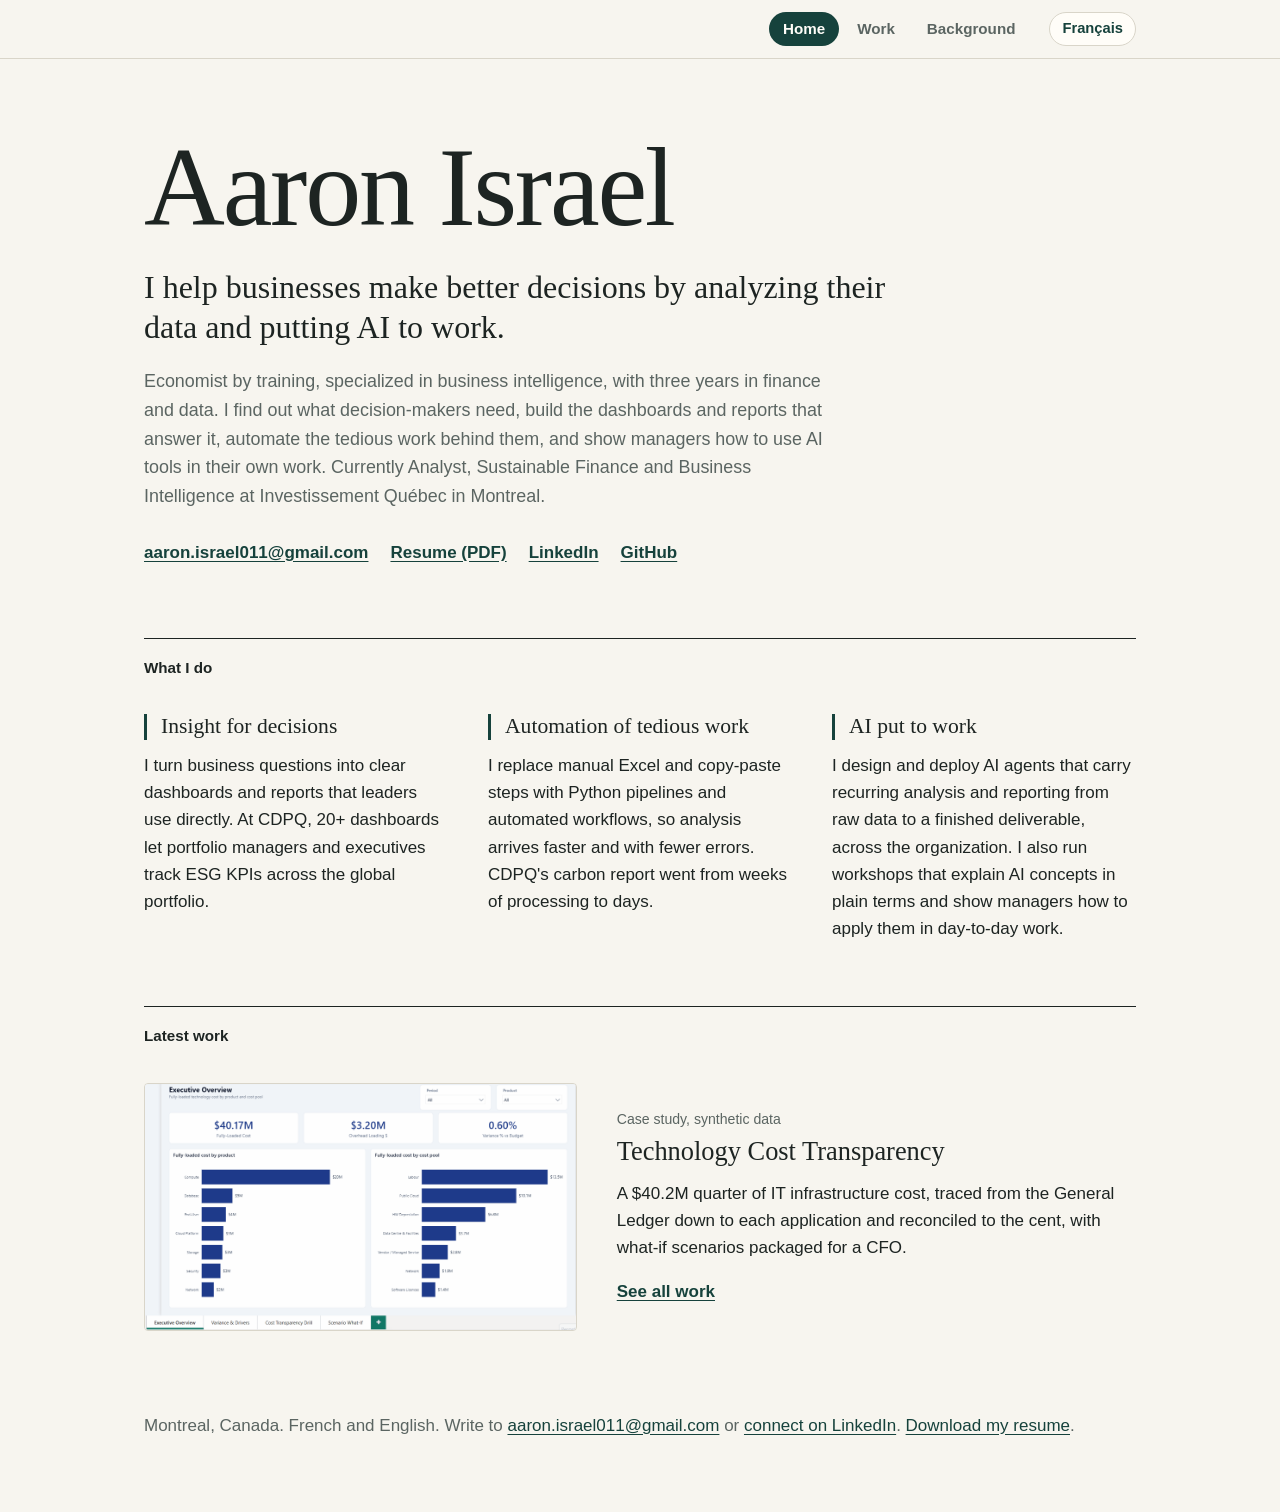
==== commit c775e731: "Add tabbed sections, larger name and cost transparency project - Split the single page into Home, Wo" ====
--- a/index.html
+++ b/index.html
@@ -4,7 +4,7 @@
 <meta charset="utf-8">
 <meta name="viewport" content="width=device-width, initial-scale=1">
 <title>Aaron Israel | Business intelligence, data and AI</title>
-<meta name="description" content="I help businesses make better decisions by analyzing their data and putting AI to work. Business analytics specialist and economist in Montreal.">
+<meta name="description" content="I help businesses make better decisions by analyzing their data and putting AI to work. Business intelligence specialist and economist in Montreal.">
 <link rel="canonical" href="https://aaron-analogical.github.io/">
 <link rel="alternate" hreflang="en" href="https://aaron-analogical.github.io/">
 <link rel="alternate" hreflang="fr" href="https://aaron-analogical.github.io/fr/">
@@ -13,136 +13,197 @@
 <meta property="og:type" content="website">
 <meta property="og:url" content="https://aaron-analogical.github.io/">
 <meta property="og:title" content="Aaron Israel | Business intelligence, data and AI">
-<meta property="og:description" content="I help businesses make better decisions by analyzing their data and putting AI to work. Business analytics, automation and practical AI, in Montreal.">
+<meta property="og:description" content="I help businesses make better decisions by analyzing their data and putting AI to work. Business intelligence, automation and practical AI, in Montreal.">
 <meta property="og:image" content="https://aaron-analogical.github.io/img/og-image.png">
 <meta property="og:image:width" content="1200">
 <meta property="og:image:height" content="630">
 <meta property="og:locale" content="en_CA">
 <meta property="og:locale:alternate" content="fr_CA">
 <meta name="twitter:card" content="summary_large_image">
-<link rel="stylesheet" href="style.css?v=2">
+<link rel="stylesheet" href="style.css?v=6">
+<script src="tabs.js?v=1"></script>
 </head>
 <body>
-<header class="hero wrap">
-  <div class="topline">
-    <p class="eyebrow">Aaron Israel</p>
-    <a class="lang" href="fr/" hreflang="fr" lang="fr">Français</a>
-  </div>
-  <h1>I help businesses make better decisions by analyzing their data and putting AI to work.</h1>
-  <p class="lede">Economist by training, specialized in business analytics, with three years in finance and data. I find out what decision-makers need, build the dashboards and reports that answer it, automate the tedious work behind them, and show managers how to use AI tools in their own work. Currently Analyst, Sustainable Finance and Business Intelligence at Investissement Québec in Montreal.</p>
-  <nav class="links" aria-label="Contact">
-    <a href="mailto:aaron.israel011@gmail.com">aaron.israel011@gmail.com</a>
-    <a href="cv/Aaron_Israel_Resume.pdf">Resume (PDF)</a>
-    <a href="https://www.linkedin.com/in/aaron-israel-89758313b">LinkedIn</a>
-    <a href="https://github.com/Aaron-analogical">GitHub</a>
-  </nav>
+<header class="site">
+  <div class="wrap">
+    <a class="brand" href="#home">Aaron Israel</a>
+    <nav class="tabs" aria-label="Sections">
+      <a href="#home">Home</a>
+      <a href="#work">Work</a>
+      <a href="#background">Background</a>
+    </nav>
+    <a class="lang" href="fr/" data-base="fr/" hreflang="fr" lang="fr">Français</a>
+  </div>
 </header>
 
 <main>
-  <section class="wrap" aria-labelledby="offer">
-    <h2 id="offer">What I do</h2>
-    <div class="pillars">
-      <div class="pillar">
-        <h3>Insight for decisions</h3>
-        <p>I turn business questions into clear dashboards and reports that leaders use directly. At CDPQ, 20+ dashboards let portfolio managers and executives track ESG KPIs across the global portfolio.</p>
+  <div class="panel" id="home" tabindex="-1">
+    <div class="hero wrap">
+      <h1>Aaron Israel</h1>
+      <p class="tagline">I help businesses make better decisions by analyzing their data and putting AI to work.</p>
+      <p class="lede">Economist by training, specialized in business intelligence, with three years in finance and data. I find out what decision-makers need, build the dashboards and reports that answer it, automate the tedious work behind them, and show managers how to use AI tools in their own work. Currently Analyst, Sustainable Finance and Business Intelligence at Investissement Québec in Montreal.</p>
+      <nav class="links" aria-label="Contact">
+        <a href="mailto:aaron.israel011@gmail.com">aaron.israel011@gmail.com</a>
+        <a href="cv/Aaron_Israel_Resume.pdf">Resume (PDF)</a>
+        <a href="https://www.linkedin.com/in/aaron-israel-89758313b">LinkedIn</a>
+        <a href="https://github.com/Aaron-analogical">GitHub</a>
+      </nav>
+    </div>
+
+    <section class="wrap" aria-labelledby="offer">
+      <h2 id="offer">What I do</h2>
+      <div class="pillars">
+        <div class="pillar">
+          <h3>Insight for decisions</h3>
+          <p>I turn business questions into clear dashboards and reports that leaders use directly. At CDPQ, 20+ dashboards let portfolio managers and executives track ESG KPIs across the global portfolio.</p>
+        </div>
+        <div class="pillar">
+          <h3>Automation of tedious work</h3>
+          <p>I replace manual Excel and copy-paste steps with Python pipelines and automated workflows, so analysis arrives faster and with fewer errors. CDPQ's carbon report went from weeks of processing to days.</p>
+        </div>
+        <div class="pillar">
+          <h3>AI put to work</h3>
+          <p>I design and deploy AI agents that carry recurring analysis and reporting from raw data to a finished deliverable, across the organization. I also run workshops that explain AI concepts in plain terms and show managers how to apply them in day-to-day work.</p>
+        </div>
       </div>
-      <div class="pillar">
-        <h3>Automation of tedious work</h3>
-        <p>I replace manual Excel and copy-paste steps with Python pipelines and automated workflows, so analysis arrives faster and with fewer errors. CDPQ's carbon report went from weeks of processing to days.</p>
+    </section>
+
+    <section class="wrap" aria-labelledby="latest">
+      <h2 id="latest">Latest work</h2>
+      <article class="teaser">
+        <figure>
+          <a href="#work"><img src="img/tech-cost-thumb.png" alt="Power BI executive overview: $40.17M fully-loaded technology cost, split by product and by cost pool." width="1000" height="571"></a>
+        </figure>
+        <div>
+          <p class="kind">Case study, synthetic data</p>
+          <h3>Technology Cost Transparency</h3>
+          <p>A $40.2M quarter of IT infrastructure cost, traced from the General Ledger down to each application and reconciled to the cent, with what-if scenarios packaged for a CFO.</p>
+          <p class="actions"><a href="#work">See all work</a></p>
+        </div>
+      </article>
+    </section>
+  </div>
+
+  <div class="panel" id="work" tabindex="-1">
+    <section class="wrap" aria-labelledby="work-title">
+      <h2 id="work-title">Projects, open code</h2>
+      <p class="section-note">Code, data and methods are public, so you can check the work yourself.</p>
+
+      <article class="project wide">
+        <div class="project-text">
+          <div class="project-head">
+            <p class="kind">Case study, synthetic data</p>
+            <h3>Technology Cost Transparency</h3>
+          </div>
+          <div>
+            <p>Business owners saw one fully-loaded IT number and could not tell what drove it or who consumed it. I traced a $40.2M quarter of infrastructure cost from the General Ledger down to products and applications, using driver-based allocation in Snowflake SQL that reconciles to the cent.</p>
+          </div>
+          <div>
+            <p>A Power BI report lets a CFO drill from product to application and move two what-if sliders: a vendor price rise (+$204k, certain) and a cloud migration that lands anywhere from <span class="nw">−$101k</span> to <span class="nw">+$606k</span> depending on the assumptions. The company is fictional and the data is synthetic.</p>
+            <p class="stack">Snowflake SQL, Power BI (DAX, PBIP), DuckDB, Python</p>
+            <p class="actions"><a href="https://github.com/Aaron-analogical/tech-cost-transparency">Code</a> <a href="https://github.com/Aaron-analogical/tech-cost-transparency/blob/main/presentation/Meridian_Case_Study_Presentation.pdf">Deck (PDF)</a> <a href="https://aaron-analogical.github.io/tech-cost-transparency/03_powerbi/C_Dashboard_Wireframes.html">Dashboard wireframes</a></p>
+          </div>
+        </div>
+        <figure>
+          <a href="img/tech-cost-demo.gif" class="zoom"><img src="img/tech-cost-demo.gif" alt="Power BI report: filtering by product, drilling from product to application, and moving the what-if sliders." loading="lazy" width="1381" height="788"></a>
+          <figcaption>Power BI cost transparency report. <a href="img/tech-cost-demo.gif">Open full size</a></figcaption>
+        </figure>
+      </article>
+
+      <article class="project wide">
+        <div class="project-text">
+          <div class="project-head">
+            <p class="kind">Personal project, live</p>
+            <h3>Economic Data Warehouse</h3>
+          </div>
+          <div>
+            <p>A production-style ELT pipeline built on public data. Python extractors pull 23 US indicators from the Federal Reserve's FRED API and 7 annual indicators for 10 countries from the World Bank, then load them into Postgres and log every run.</p>
+          </div>
+          <div>
+            <p>dbt models the raw data into tested star schemas, and a version-controlled Power BI report compares countries on top of them. It runs every day on GitHub Actions.</p>
+            <p class="stack">Python, PostgreSQL, dbt, Power BI, GitHub Actions</p>
+            <p class="actions"><a href="https://github.com/Aaron-analogical/economic-dashboard">Code</a> <a href="https://aaron-analogical.github.io/economic-dashboard/">dbt docs and lineage</a></p>
+          </div>
+        </div>
+        <figure>
+          <a href="img/dashboard-demo.gif" class="zoom"><img src="img/dashboard-demo.gif" alt="Power BI country comparison report: choosing two countries and an indicator updates the cards, trend and ranking." loading="lazy" width="1428" height="796"></a>
+          <figcaption>Power BI country comparison. <a href="img/dashboard-demo.gif">Open full size</a></figcaption>
+        </figure>
+      </article>
+
+      <article class="project">
+        <div class="project-text">
+          <p class="kind">M.Sc. thesis, HEC Montréal</p>
+          <h3>How financing changes the fiscal multiplier</h3>
+          <p>When interest rates are stuck at zero, does it matter how a government pays for a stimulus plan? A simple model says a labor tax beats a lump-sum tax. A full dynamic model reverses that under a balanced budget, because the tax's effect on inflation outlasts the trap.</p>
+          <p>I rebuilt the thesis as a reproducible project using free tools. One command reruns the model and rebuilds every table and figure, and all 69 validation checks land within 0.005 of the thesis results.</p>
+          <p class="stack">Dynare, Octave, Python, DSGE modelling</p>
+          <p class="actions"><a href="https://aaron-analogical.github.io/fiscal-multiplier-liquidity-trap/">Try the interactive page</a> <a href="https://github.com/Aaron-analogical/fiscal-multiplier-liquidity-trap">Code and thesis</a></p>
+        </div>
+        <figure>
+          <img src="img/multiplier-headline.png" alt="Chart comparing lump-sum and labor tax multipliers in a liquidity trap: the better option flips between the simple and the full model." loading="lazy">
+        </figure>
+      </article>
+
+    </section>
+
+    <section class="wrap" aria-labelledby="experience">
+      <h2 id="experience">Professional experience</h2>
+      <p class="section-note">Work done for employers. The code and data belong to them and are not public.</p>
+
+      <article class="project">
+        <div class="project-text">
+          <p class="kind">CDPQ, Sustainable Investing, 2024 to 2026</p>
+          <h3>Carbon reporting and ESG analytics</h3>
+          <p>Helped move the team from fragmented Excel processes to automated reporting. Built the Python ETL pipeline behind CDPQ's annual public carbon footprint report, cutting processing from weeks to days, and maintained 20+ Power BI dashboards for portfolio managers and executives.</p>
+          <p class="stack">Python, Snowflake, Power BI</p>
+        </div>
+        <figure class="flow" aria-label="Diagram: Excel files and data feeds go through a Python ETL into Snowflake, which feeds the annual carbon footprint report and 20+ Power BI dashboards.">
+          <div class="step">Excel files and data feeds</div>
+          <div class="arrow" aria-hidden="true"></div>
+          <div class="step strong">Python ETL</div>
+          <div class="arrow" aria-hidden="true"></div>
+          <div class="step strong">Snowflake</div>
+          <div class="arrow split" aria-hidden="true"></div>
+          <div class="outputs">
+            <div class="step out">Annual public carbon footprint report</div>
+            <div class="step out">20+ Power BI dashboards for portfolio managers and executives</div>
+          </div>
+          <figcaption>Processing time: weeks to days</figcaption>
+        </figure>
+      </article>
+
+      <div class="pair">
+        <article class="note">
+          <p class="kind">Investissement Québec, 2026 to now</p>
+          <h3>AI tools for business teams</h3>
+          <p>Design and deploy AI agents that automate recurring data analysis and reporting across the organization, inside a Copilot-restricted environment. Run workshops that turn GenAI concepts into daily practice for non-technical teams.</p>
+          <p class="stack">Claude and LLM tooling, Power BI, Snowflake</p>
+        </article>
+        <article class="note">
+          <p class="kind">Maxa AI, 2026</p>
+          <h3>Testing a conversational AI before release</h3>
+          <p>Built a Python QA framework that checked the answers of Maxa Analyst, a Snowflake-native conversational AI, against ground-truth data mart values before each production release, across multiple client configurations.</p>
+          <p class="stack">Python, Snowflake CLI, Power BI Service API</p>
+        </article>
       </div>
-      <div class="pillar">
-        <h3>AI put to work</h3>
-        <p>I set up AI tools inside business teams, such as agent skills that handle routine analysis, PowerPoint and Excel work, and explain them in plain terms to managers through workshops.</p>
-      </div>
-    </div>
-  </section>
-
-  <section class="wrap" aria-labelledby="work">
-    <h2 id="work">Selected work</h2>
-
-    <article class="project wide">
-      <div class="project-text">
-        <div class="project-head">
-          <p class="kind">Personal project, live</p>
-          <h3>Economic Data Warehouse</h3>
-        </div>
-        <div>
-          <p>A production-style ELT pipeline built on public data. Python extractors pull 23 US indicators from the Federal Reserve's FRED API and 7 annual indicators for 10 countries from the World Bank, then load them into Postgres and log every run.</p>
-        </div>
-        <div>
-          <p>dbt models the raw data into tested star schemas, and a version-controlled Power BI report compares countries on top of them. It runs every day on GitHub Actions.</p>
-          <p class="stack">Python, PostgreSQL, dbt, Power BI, GitHub Actions</p>
-          <p class="actions"><a href="https://github.com/Aaron-analogical/economic-dashboard">Code</a> <a href="https://aaron-analogical.github.io/economic-dashboard/">dbt docs and lineage</a></p>
-        </div>
-      </div>
-      <figure>
-        <a href="img/dashboard-demo.gif" class="zoom"><img src="img/dashboard-demo.gif" alt="Power BI country comparison report: choosing two countries and an indicator updates the cards, trend and ranking." loading="lazy" width="1428" height="796"></a>
-        <figcaption>Power BI country comparison. <a href="img/dashboard-demo.gif">Open full size</a></figcaption>
-      </figure>
-    </article>
-
-    <article class="project">
-      <div class="project-text">
-        <p class="kind">M.Sc. thesis, HEC Montréal</p>
-        <h3>How financing changes the fiscal multiplier</h3>
-        <p>When interest rates are stuck at zero, does it matter how a government pays for a stimulus plan? A simple model says a labor tax beats a lump-sum tax. A full dynamic model reverses that under a balanced budget, because the tax's effect on inflation outlasts the trap.</p>
-        <p>I rebuilt the thesis as a reproducible project using free tools. One command reruns the model and rebuilds every table and figure, and all 69 validation checks land within 0.005 of the thesis results.</p>
-        <p class="stack">Dynare, Octave, Python, DSGE modelling</p>
-        <p class="actions"><a href="https://aaron-analogical.github.io/fiscal-multiplier-liquidity-trap/">Try the interactive page</a> <a href="https://github.com/Aaron-analogical/fiscal-multiplier-liquidity-trap">Code and thesis</a></p>
-      </div>
-      <figure>
-        <img src="img/multiplier-headline.png" alt="Chart comparing lump-sum and labor tax multipliers in a liquidity trap: the better option flips between the simple and the full model." loading="lazy">
-      </figure>
-    </article>
-
-    <article class="project">
-      <div class="project-text">
-        <p class="kind">CDPQ, Sustainable Investing, 2024 to 2026</p>
-        <h3>Carbon reporting and ESG analytics</h3>
-        <p>Helped move the team from fragmented Excel processes to automated reporting. Built the Python ETL pipeline behind CDPQ's annual public carbon footprint report, cutting processing from weeks to days, and maintained 20+ Power BI dashboards for portfolio managers and executives.</p>
-        <p class="stack">Python, Snowflake, Power BI</p>
-      </div>
-      <figure class="flow" aria-label="Diagram: Excel files and data feeds go through a Python ETL into Snowflake, which feeds the annual carbon footprint report and 20+ Power BI dashboards.">
-        <div class="step">Excel files and data feeds</div>
-        <div class="arrow" aria-hidden="true"></div>
-        <div class="step strong">Python ETL</div>
-        <div class="arrow" aria-hidden="true"></div>
-        <div class="step strong">Snowflake</div>
-        <div class="arrow split" aria-hidden="true"></div>
-        <div class="outputs">
-          <div class="step out">Annual public carbon footprint report</div>
-          <div class="step out">20+ Power BI dashboards for portfolio managers and executives</div>
-        </div>
-        <figcaption>Processing time: weeks to days</figcaption>
-      </figure>
-    </article>
-
-    <div class="pair">
-      <article class="note">
-        <p class="kind">Investissement Québec, 2026 to now</p>
-        <h3>AI tools for business teams</h3>
-        <p>Design and distribute agent skills that automate data analysis, PowerPoint and Excel work across the organization, inside a Copilot-restricted environment. Run workshops that turn GenAI concepts into daily practice for non-technical teams.</p>
-        <p class="stack">Claude and LLM tooling, Power BI, Snowflake</p>
-      </article>
-      <article class="note">
-        <p class="kind">Maxa AI, 2026</p>
-        <h3>Testing a conversational AI before release</h3>
-        <p>Built a Python QA framework that checked the answers of Maxa Analyst, a Snowflake-native conversational AI, against ground-truth data mart values before each production release, across multiple client configurations.</p>
-        <p class="stack">Python, Snowflake CLI, Power BI Service API</p>
-      </article>
-    </div>
-  </section>
-
-  <section class="wrap" aria-labelledby="path">
-    <h2 id="path">Background</h2>
-    <ol class="timeline">
-      <li><span>Aug 2026 to now</span><div><strong>Investissement Québec</strong><br>Analyst, Sustainable Finance and Business Intelligence</div></li>
-      <li><span>Jan to Aug 2026</span><div><strong>Maxa AI</strong><br>Business Analyst and BI Developer</div></li>
-      <li><span>Feb 2024 to Jan 2026</span><div><strong>CDPQ</strong><br>Business Intelligence Analyst, Sustainable Investing</div></li>
-      <li><span>May to Dec 2023</span><div><strong>CDPQ</strong><br>Analyst Intern, Economic and Financial Analysis; Geopolitical and Cross-sectoral Risk</div></li>
-      <li><span>2021 to 2023</span><div><strong>HEC Montréal</strong><br>M.Sc. Applied Economics</div></li>
-    </ol>
-  </section>
+    </section>
+  </div>
+
+  <div class="panel" id="background" tabindex="-1">
+    <section class="wrap" aria-labelledby="path">
+      <h2 id="path">Background</h2>
+      <ol class="timeline">
+        <li><span>Aug 2026 to now</span><div><strong>Investissement Québec</strong><br>Analyst, Sustainable Finance and Business Intelligence</div></li>
+        <li><span>Jan to Aug 2026</span><div><strong>Maxa AI</strong><br>Business Analyst and BI Developer</div></li>
+        <li><span>Feb 2024 to Jan 2026</span><div><strong>CDPQ</strong><br>Business Intelligence Analyst, Sustainable Investing</div></li>
+        <li><span>May to Dec 2023</span><div><strong>CDPQ</strong><br>Analyst Intern, Economic and Financial Analysis; Geopolitical and Cross-sectoral Risk</div></li>
+        <li><span>2021 to 2023</span><div><strong>HEC Montréal</strong><br>M.Sc. Applied Economics</div></li>
+        <li><span>2018 to 2021</span><div><strong>HEC Montréal</strong><br>BBA, International Business and Applied Economics</div></li>
+      </ol>
+      <p class="actions after-list"><a href="cv/Aaron_Israel_Resume.pdf">Download my resume (PDF)</a></p>
+    </section>
+  </div>
 </main>
 
 <footer class="wrap">
--- a/style.css
+++ b/style.css
@@ -38,21 +38,73 @@
   outline-offset: 3px;
 }
 
+/* Site header and tabs */
+.site {
+  position: sticky;
+  top: 0;
+  z-index: 10;
+  background: var(--paper);
+  border-bottom: 1px solid var(--line);
+}
+
+.site .wrap {
+  display: flex;
+  flex-wrap: wrap;
+  align-items: center;
+  gap: 8px 20px;
+  padding-top: 12px;
+  padding-bottom: 12px;
+}
+
+.brand {
+  margin-right: auto;
+  font: 400 1.3rem/1.2 var(--serif);
+  color: var(--ink);
+  text-decoration: none;
+}
+
+/* The big name is right below on the home tab, so the small one steps aside. */
+html[data-tab="home"] .brand { visibility: hidden; }
+
+.tabs { display: flex; gap: 4px; }
+
+.tabs a {
+  padding: 5px 14px;
+  border-radius: 999px;
+  font-size: 0.95rem;
+  font-weight: 600;
+  color: var(--muted);
+  text-decoration: none;
+}
+
+.tabs a:hover { color: var(--accent); }
+
+.tabs a[aria-current="page"] {
+  background: var(--accent);
+  color: var(--card);
+}
+
+/* Panels: with JavaScript only the current tab shows; without it they stack. */
+.panel { scroll-margin-top: 72px; }
+
+.panel:focus { outline: none; }
+
+.panel + .panel { padding-top: 48px; }
+
+html[data-tab] .panel { display: none; padding-top: 48px; }
+
+html[data-tab="home"] #home { display: block; padding-top: 0; }
+
+html[data-tab="work"] #work,
+html[data-tab="background"] #background { display: block; }
+
 /* Hero */
-.hero { padding-top: 88px; padding-bottom: 72px; }
-
-.topline {
-  display: flex;
-  justify-content: space-between;
-  align-items: baseline;
-  gap: 16px;
-  margin-bottom: 20px;
-}
-
-.eyebrow {
-  margin: 0;
-  font-weight: 600;
-  color: var(--accent);
+.hero { padding-top: 72px; padding-bottom: 72px; }
+
+.tagline {
+  max-width: 24em;
+  margin: 0 0 20px;
+  font: 400 clamp(1.4rem, 3vw, 2rem)/1.25 var(--serif);
 }
 
 .lang {
@@ -68,10 +120,9 @@
 .lang:hover { border-color: var(--accent); }
 
 h1 {
-  max-width: 17em;
   margin: 0 0 24px;
-  font: 400 clamp(2.2rem, 5.4vw, 3.6rem)/1.12 var(--serif);
-  letter-spacing: -0.01em;
+  font: 400 clamp(3.4rem, 11vw, 7rem)/1 var(--serif);
+  letter-spacing: -0.02em;
 }
 
 .lede {
@@ -133,6 +184,29 @@
 
 .pillar p { margin: 0; color: var(--ink); }
 
+/* Home teaser */
+.teaser {
+  display: grid;
+  grid-template-columns: 5fr 6fr;
+  gap: 40px;
+  align-items: center;
+  padding-top: 28px;
+}
+
+.teaser p { margin-top: 0; }
+
+.teaser .actions { margin-bottom: 0; }
+
+.after-list { margin: 28px 0 0; }
+
+.nw { white-space: nowrap; }
+
+.section-note {
+  margin: 0;
+  font-size: 0.92rem;
+  color: var(--muted);
+}
+
 /* Projects */
 .project {
   display: grid;
@@ -144,6 +218,9 @@
 }
 
 .project p { margin-top: 0; }
+
+/* The next section's heading rule already closes the group. */
+.project:last-child { border-bottom: 0; }
 
 .project .actions { margin-bottom: 0; }
 
@@ -287,9 +364,11 @@
 }
 
 @media (max-width: 800px) {
-  .hero { padding-top: 56px; padding-bottom: 48px; }
+  .hero { padding-top: 48px; padding-bottom: 48px; }
+  .teaser { grid-template-columns: 1fr; gap: 20px; }
+  html[data-tab] .panel, .panel + .panel { padding-top: 32px; }
+  html[data-tab="home"] #home { padding-top: 0; }
   .project { grid-template-columns: 1fr; gap: 24px; padding: 36px 0; }
-  .project figure { order: -1; }
   .pillars { grid-template-columns: 1fr; gap: 28px; }
   .project.wide .project-text { grid-template-columns: 1fr; gap: 0; }
   .project.wide .project-text > div:nth-child(2) p:last-child { margin-bottom: 1em; }
@@ -297,6 +376,11 @@
   .timeline li { grid-template-columns: 1fr; gap: 2px; }
 }
 
+@media (max-width: 600px) {
+  .tabs { order: 3; flex-basis: 100%; margin-left: -14px; }
+  .panel { scroll-margin-top: 104px; }
+}
+
 @media (max-width: 480px) {
   .wrap { padding-left: 16px; padding-right: 16px; }
   .note { padding: 22px 18px; }
